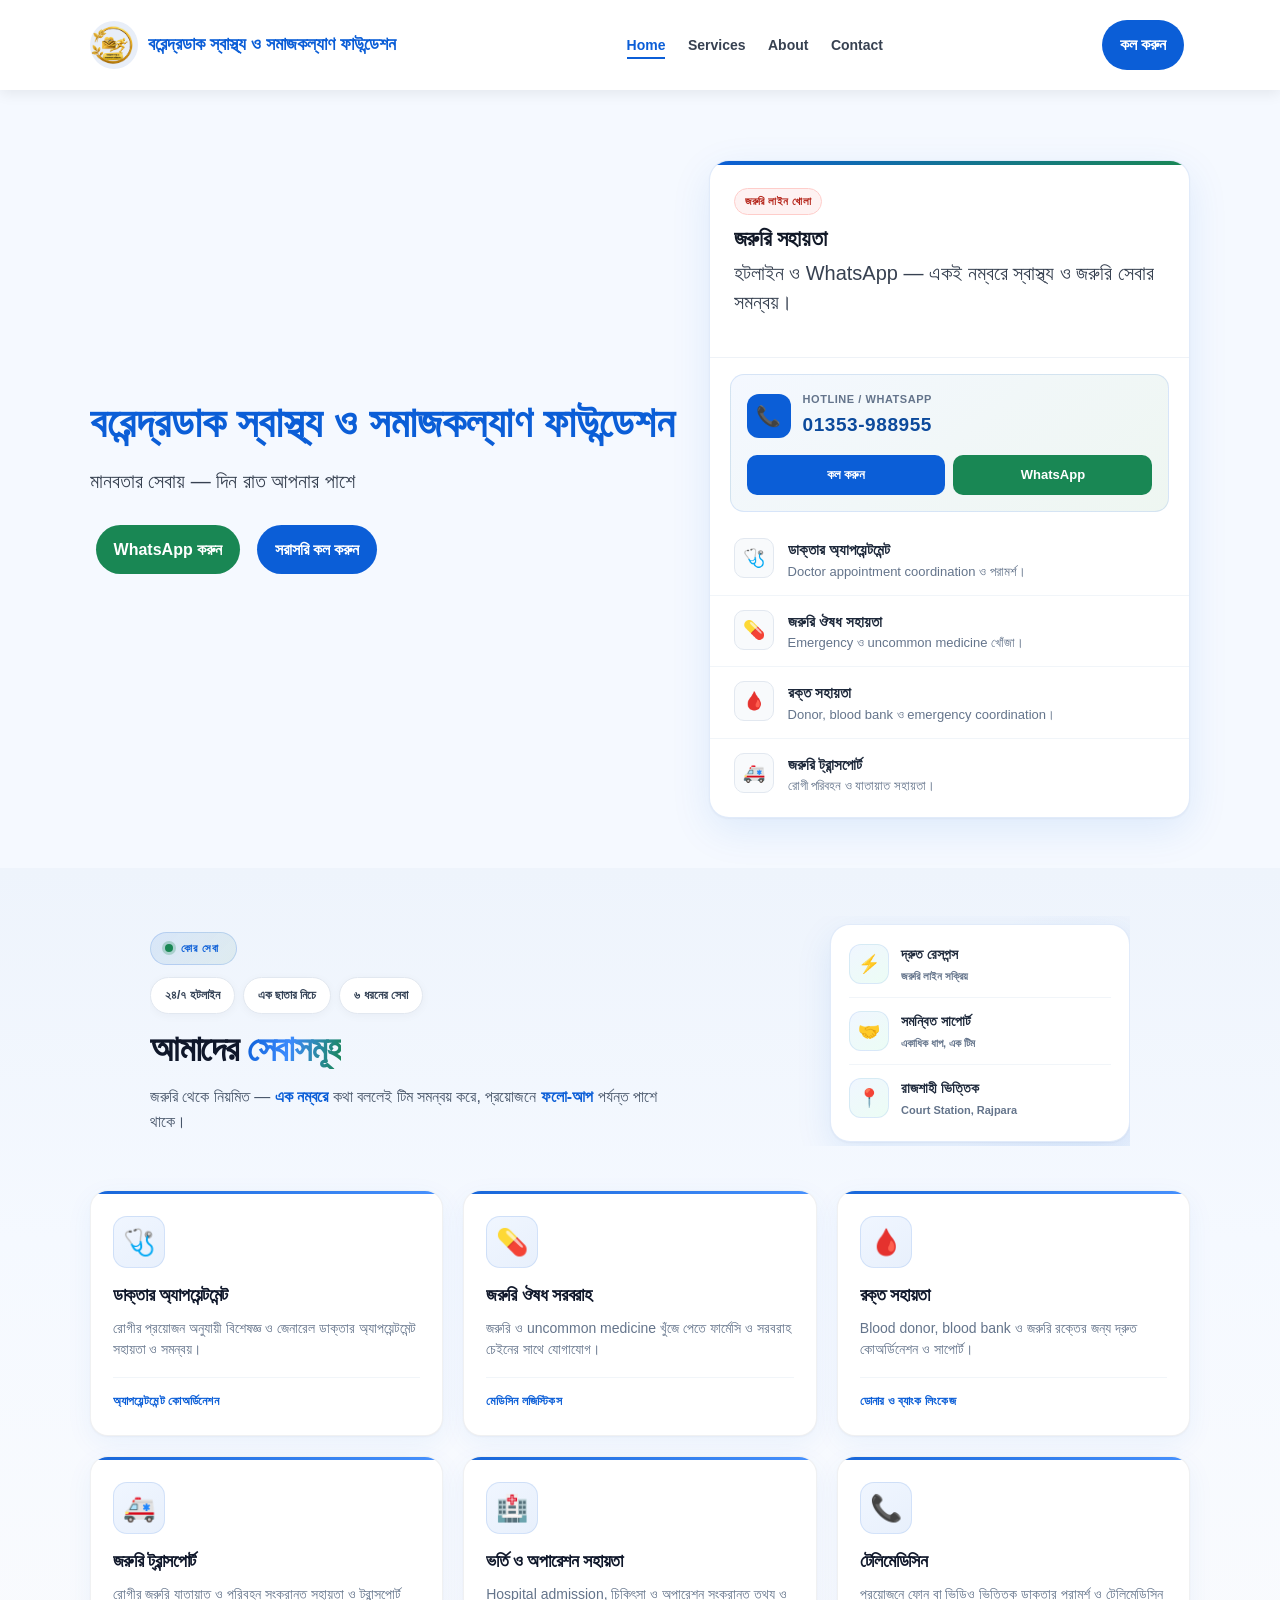
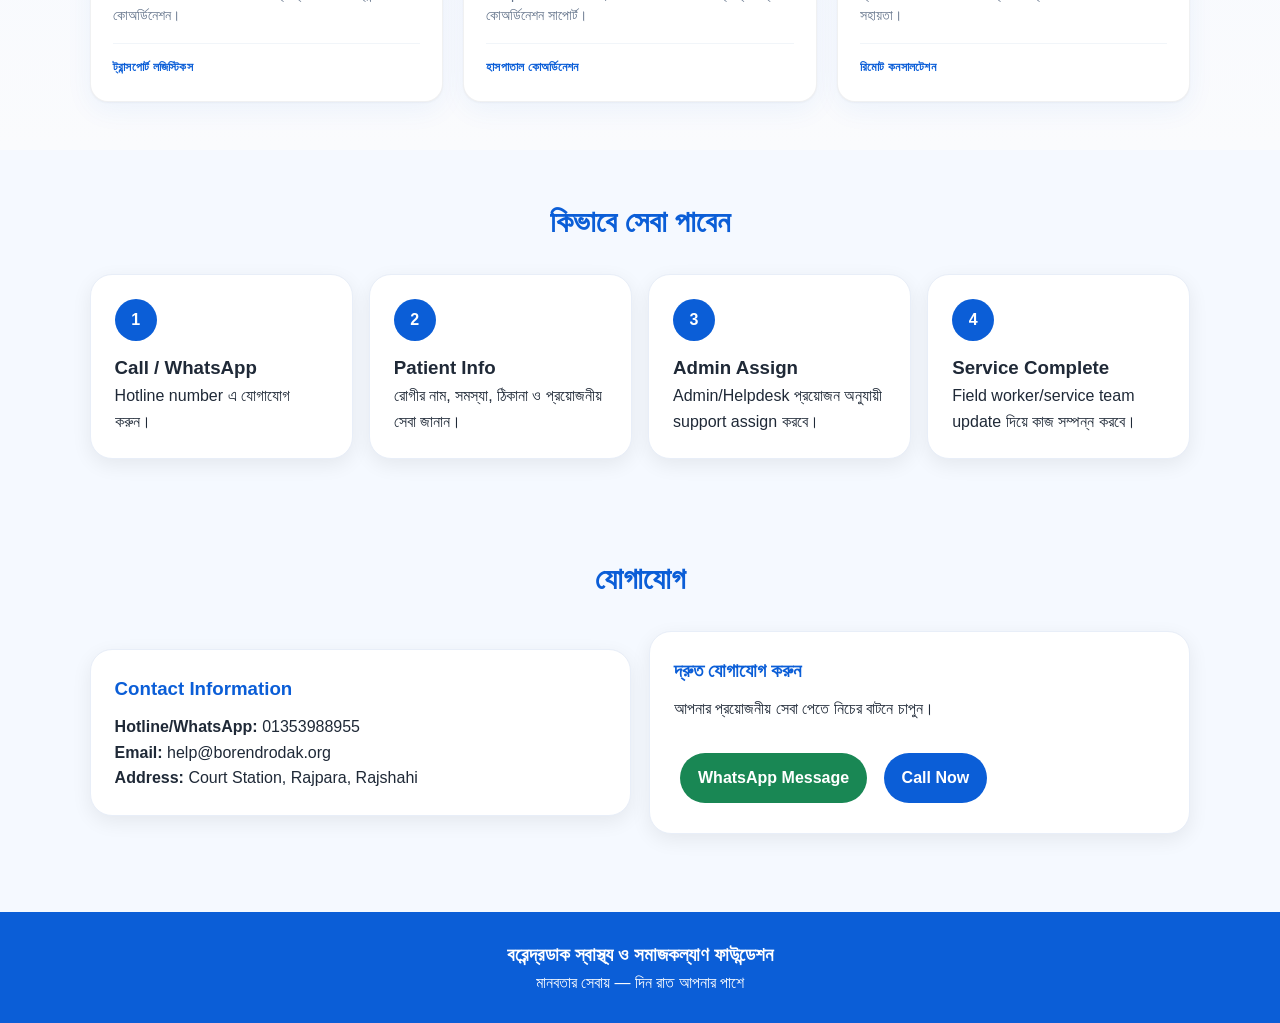
==== index.html @ 86e08451 "first upload" ====
<!DOCTYPE html><html lang="bn">
<head>
  <meta charset="UTF-8" />
  <meta name="viewport" content="width=device-width, initial-scale=1.0" />
  <title>বরেন্দ্রডাক স্বাস্থ্য ও সমাজকল্যাণ ফাউন্ডেশন</title>
  <style>
    * {
      margin: 0;
      padding: 0;
      box-sizing: border-box;
      font-family: Arial, 'Noto Sans Bengali', sans-serif;
    }body {
  background: #F5F9FF;
  color: #1f2937;
  line-height: 1.6;
}

.site-header {
  background: #ffffff;
  padding: 14px 7%;
  display: flex;
  justify-content: space-between;
  align-items: center;
  box-shadow: 0 3px 14px rgba(0,0,0,0.08);
  position: sticky;
  top: 0;
  z-index: 100;
  isolation: isolate;
}

main {
  position: relative;
  z-index: 0;
}

.brand {
  display: flex;
  align-items: center;
  gap: 10px;
}

.logo {
  width: 48px;
  height: 48px;
  border-radius: 50%;
  overflow: hidden;
  flex-shrink: 0;
  display: flex;
  align-items: center;
  justify-content: center;
  background: #e8eef8;
}

.logo img {
  width: 100%;
  height: 100%;
  object-fit: cover;
  display: block;
}

.brand h2 {
  font-size: 18px;
  color: #0B5ED7;
}

nav a {
  margin-left: 18px;
  text-decoration: none;
  color: #374151;
  font-weight: 600;
  font-size: 14px;
  padding-bottom: 4px;
  border-bottom: 2px solid transparent;
  transition: color 0.2s ease, border-color 0.2s ease;
}

nav a.active {
  color: #0B5ED7;
  border-bottom-color: #0B5ED7;
}

.call-btn, .primary-btn, .whatsapp-btn {
  display: inline-block;
  text-decoration: none;
  padding: 12px 18px;
  border-radius: 999px;
  font-weight: bold;
  margin: 6px;
}

.call-btn, .primary-btn {
  background: #0B5ED7;
  color: white;
}

.whatsapp-btn {
  background: #198754;
  color: white;
}

.hero {
  padding: 70px 7% 50px;
  display: grid;
  grid-template-columns: 1.1fr 0.9fr;
  gap: 30px;
  align-items: center;
}

.hero h1 {
  font-size: 42px;
  line-height: 1.25;
  color: #0B5ED7;
  margin-bottom: 15px;
}

.hero p {
  font-size: 20px;
  margin-bottom: 22px;
  color: #374151;
}

.hero-card {
  background: #ffffff;
  border-radius: 20px;
  padding: 0;
  overflow: hidden;
  border: 1px solid rgba(11, 94, 215, 0.12);
  box-shadow:
    0 1px 2px rgba(15, 23, 42, 0.04),
    0 12px 40px rgba(11, 94, 215, 0.1);
}

.hero-card::before {
  content: "";
  display: block;
  height: 4px;
  background: linear-gradient(90deg, #0b5ed7, #198754);
}

.hero-card-head {
  padding: 22px 24px 18px;
  border-bottom: 1px solid #eef2f7;
}

.hero-card-badge {
  display: inline-block;
  font-size: 11px;
  font-weight: 700;
  letter-spacing: 0.04em;
  text-transform: uppercase;
  color: #b42318;
  background: #fef2f2;
  border: 1px solid #fecdca;
  padding: 4px 10px;
  border-radius: 999px;
  margin-bottom: 10px;
}

.hero-card-head h3 {
  font-size: 22px;
  font-weight: 700;
  color: #111827;
  letter-spacing: -0.02em;
  line-height: 1.25;
  margin-bottom: 6px;
}

.hero-card-lead {
  font-size: 14px;
  color: #6b7280;
  line-height: 1.45;
  font-weight: 500;
}

.hero-card-cta {
  margin: 16px 20px 8px;
  padding: 16px;
  border-radius: 14px;
  background: linear-gradient(145deg, #f4f8ff 0%, #eef6f1 100%);
  border: 1px solid rgba(11, 94, 215, 0.12);
}

.hero-card-cta-top {
  display: flex;
  align-items: center;
  gap: 12px;
  margin-bottom: 14px;
}

.hero-card-hotline-icon {
  flex-shrink: 0;
  width: 44px;
  height: 44px;
  border-radius: 12px;
  background: #0b5ed7;
  color: #fff;
  display: flex;
  align-items: center;
  justify-content: center;
  font-size: 20px;
}

.hero-card-hotline-meta {
  display: flex;
  flex-direction: column;
  gap: 2px;
  min-width: 0;
}

.hero-card-hotline-label {
  font-size: 11px;
  font-weight: 700;
  color: #64748b;
  text-transform: uppercase;
  letter-spacing: 0.05em;
}

.hero-card-hotline-num {
  font-size: 19px;
  font-weight: 700;
  color: #0c4a9c;
  letter-spacing: 0.03em;
  font-variant-numeric: tabular-nums;
}

.hero-card-cta-btns {
  display: flex;
  flex-wrap: wrap;
  gap: 8px;
}

.hero-cta-btn {
  flex: 1;
  min-width: 108px;
  text-align: center;
  text-decoration: none;
  font-size: 13px;
  font-weight: 700;
  padding: 10px 14px;
  border-radius: 10px;
  color: #fff;
  background: #0b5ed7;
  border: none;
  transition: filter 0.15s ease, transform 0.12s ease;
}

.hero-cta-btn:hover {
  filter: brightness(1.06);
  transform: translateY(-1px);
}

.hero-cta-btn--wa {
  background: #198754;
}

.hero-card-list {
  list-style: none;
  padding: 4px 0 8px;
}

.hero-card-list li {
  display: flex;
  align-items: flex-start;
  gap: 14px;
  padding: 14px 24px;
  border-top: 1px solid #f1f5f9;
  transition: background 0.15s ease;
}

.hero-card-list li:first-of-type {
  border-top: none;
}

.hero-card-list li:hover {
  background: #fafbfc;
}

.hero-card-item-icon {
  flex-shrink: 0;
  width: 40px;
  height: 40px;
  border-radius: 10px;
  background: #f8fafc;
  border: 1px solid #e2e8f0;
  display: flex;
  align-items: center;
  justify-content: center;
  font-size: 18px;
  line-height: 1;
}

.hero-card-item-body {
  display: flex;
  flex-direction: column;
  gap: 2px;
  min-width: 0;
  padding-top: 2px;
}

.hero-card-item-title {
  font-size: 15px;
  font-weight: 600;
  color: #1e293b;
  line-height: 1.35;
}

.hero-card-item-desc {
  font-size: 13px;
  color: #64748b;
  line-height: 1.4;
}

section {
  padding: 48px 7%;
}

.section-title {
  text-align: center;
  font-size: 30px;
  color: #0B5ED7;
  margin-bottom: 28px;
}

.services-area {
  background: linear-gradient(180deg, #eef4fc 0%, #f5f9ff 42%, #fafbfd 100%);
  overflow-x: clip;
}

.services-area__header {
  position: relative;
  max-width: 980px;
  margin: 0 auto 44px;
  padding: 8px 0 4px;
  overflow: hidden;
}

.services-area__header::before {
  content: "";
  position: absolute;
  width: min(320px, 85vw);
  height: min(320px, 85vw);
  right: -12%;
  top: 55%;
  transform: translateY(-45%);
  background: radial-gradient(circle, rgba(11, 94, 215, 0.1) 0%, transparent 70%);
  pointer-events: none;
  z-index: 0;
}

.services-area__header-inner {
  position: relative;
  z-index: auto;
  display: grid;
  gap: 28px;
  align-items: center;
}

.services-area__header-text {
  text-align: center;
}

.services-area__header-top {
  display: flex;
  flex-direction: column;
  align-items: center;
  gap: 12px;
  margin-bottom: 14px;
}

.services-area__label {
  display: inline-flex;
  align-items: center;
  gap: 8px;
  font-size: 11px;
  font-weight: 700;
  letter-spacing: 0.1em;
  text-transform: uppercase;
  color: #0b5ed7;
  background: linear-gradient(135deg, rgba(11, 94, 215, 0.1), rgba(25, 135, 84, 0.08));
  border: 1px solid rgba(11, 94, 215, 0.18);
  padding: 7px 16px 7px 14px;
  border-radius: 999px;
}

.services-area__label-dot {
  width: 8px;
  height: 8px;
  border-radius: 50%;
  background: #198754;
  box-shadow: 0 0 0 3px rgba(25, 135, 84, 0.25);
  animation: services-pulse 2.2s ease-in-out infinite;
}

@keyframes services-pulse {
  0%, 100% {
    opacity: 1;
    transform: scale(1);
  }
  50% {
    opacity: 0.85;
    transform: scale(1.08);
  }
}

@media (prefers-reduced-motion: reduce) {
  .services-area__label-dot {
    animation: none;
  }
  .services-area__stack {
    animation: none !important;
  }
}

.services-area__pills {
  list-style: none;
  display: flex;
  flex-wrap: wrap;
  gap: 8px;
  justify-content: center;
}

.services-area__pills li {
  font-size: 12px;
  font-weight: 700;
  color: #334155;
  background: #ffffff;
  padding: 8px 14px;
  border-radius: 999px;
  border: 1px solid #e2e8f0;
  box-shadow: 0 2px 10px rgba(15, 23, 42, 0.04);
}

.services-area__title {
  font-size: clamp(26px, 4.5vw, 36px);
  font-weight: 800;
  color: #0f172a;
  letter-spacing: -0.035em;
  line-height: 1.15;
  margin-bottom: 14px;
}

.services-area__title-accent {
  background: linear-gradient(105deg, #0b5ed7 0%, #3d8bfd 45%, #198754 100%);
  -webkit-background-clip: text;
  background-clip: text;
  color: transparent;
}

.services-area__lead {
  font-size: 16px;
  color: #475569;
  line-height: 1.6;
  font-weight: 500;
  max-width: 34em;
  margin: 0 auto;
}

.services-area__lead strong {
  color: #0b5ed7;
  font-weight: 700;
}

.services-area__aside {
  position: relative;
}

.services-area__stack {
  margin: 0 auto;
  max-width: 300px;
  background: #ffffff;
  border-radius: 20px;
  padding: 6px 18px 10px;
  border: 1px solid rgba(11, 94, 215, 0.12);
  box-shadow:
    0 1px 2px rgba(15, 23, 42, 0.04),
    0 12px 36px rgba(11, 94, 215, 0.1);
  animation: services-stack-float 5s ease-in-out infinite;
}

@keyframes services-stack-float {
  0%, 100% {
    transform: translateY(0);
  }
  50% {
    transform: translateY(-5px);
  }
}

.services-area__stack-item {
  display: flex;
  align-items: center;
  gap: 12px;
  padding: 12px 0;
  border-bottom: 1px solid #f1f5f9;
  font-size: 14px;
  font-weight: 600;
  color: #1e293b;
}

.services-area__stack-item:last-child {
  border-bottom: none;
}

.services-area__stack-ico {
  width: 40px;
  height: 40px;
  border-radius: 12px;
  display: flex;
  align-items: center;
  justify-content: center;
  font-size: 18px;
  flex-shrink: 0;
  background: linear-gradient(145deg, #f0f6ff, #ecfdf5);
  border: 1px solid rgba(11, 94, 215, 0.1);
}

.services-area__stack-meta {
  font-size: 11px;
  font-weight: 600;
  color: #64748b;
  margin-top: 2px;
}

@media (min-width: 768px) {
  .services-area__header-inner {
    grid-template-columns: 1fr minmax(220px, 300px);
    gap: 32px;
  }

  .services-area__header-text {
    text-align: left;
  }

  .services-area__header-top {
    align-items: flex-start;
  }

  .services-area__pills {
    justify-content: flex-start;
  }

  .services-area__lead {
    margin: 0;
  }

  .services-area__stack {
    margin: 0;
    max-width: none;
  }
}

.services-area__grid {
  display: grid;
  grid-template-columns: repeat(3, 1fr);
  gap: 20px;
  align-items: stretch;
}

.service-tile {
  position: relative;
  background: #ffffff;
  border-radius: 18px;
  padding: 0;
  overflow: hidden;
  border: 1px solid rgba(15, 23, 42, 0.06);
  box-shadow:
    0 1px 2px rgba(15, 23, 42, 0.04),
    0 8px 28px rgba(11, 94, 215, 0.06);
  transition: box-shadow 0.22s ease, transform 0.22s ease, border-color 0.22s ease;
  display: flex;
  flex-direction: column;
  text-align: left;
}

.service-tile:hover {
  transform: translateY(-3px);
  border-color: rgba(11, 94, 215, 0.14);
  box-shadow:
    0 4px 12px rgba(15, 23, 42, 0.06),
    0 16px 40px rgba(11, 94, 215, 0.11);
}

.service-tile::before {
  content: "";
  height: 3px;
  display: block;
  background: linear-gradient(90deg, #0b5ed7, #3d8bfd);
  opacity: 0.95;
}

.service-tile__body {
  padding: 22px 22px 24px;
  flex: 1;
  display: flex;
  flex-direction: column;
}

.service-tile__icon-wrap {
  width: 52px;
  height: 52px;
  border-radius: 14px;
  background: linear-gradient(145deg, #f0f6ff, #e8f0fc);
  border: 1px solid rgba(11, 94, 215, 0.12);
  display: flex;
  align-items: center;
  justify-content: center;
  margin-bottom: 16px;
}

.service-tile__icon {
  font-size: 26px;
  line-height: 1;
}

.service-tile__name {
  font-size: 18px;
  font-weight: 700;
  color: #0f172a;
  letter-spacing: -0.02em;
  line-height: 1.3;
  margin-bottom: 10px;
}

.service-tile__desc {
  font-size: 14px;
  color: #64748b;
  line-height: 1.55;
  flex: 1;
}

.service-tile__foot {
  margin-top: 16px;
  padding-top: 14px;
  border-top: 1px solid #f1f5f9;
  font-size: 12px;
  font-weight: 600;
  color: #0b5ed7;
  letter-spacing: 0.02em;
}

.step-card, .contact-card {
  background: white;
  border-radius: 22px;
  padding: 24px;
  box-shadow: 0 6px 20px rgba(0,0,0,0.07);
  border: 1px solid #e8eef8;
}

.steps {
  display: grid;
  grid-template-columns: repeat(4, 1fr);
  gap: 16px;
}

.step-number {
  width: 42px;
  height: 42px;
  background: #0B5ED7;
  color: white;
  border-radius: 50%;
  display: flex;
  align-items: center;
  justify-content: center;
  font-weight: bold;
  margin-bottom: 12px;
}

.contact-box {
  display: grid;
  grid-template-columns: 1fr 1fr;
  gap: 18px;
  align-items: center;
}

.contact-card h3 {
  color: #0B5ED7;
  margin-bottom: 10px;
}

footer {
  background: #0B5ED7;
  color: white;
  text-align: center;
  padding: 28px 7%;
  margin-top: 30px;
}

@media (max-width: 900px) {
  nav { display: none; }
  .hero, .contact-box {
    grid-template-columns: 1fr;
  }
  .hero h1 {
    font-size: 32px;
  }
  .services-area__grid {
    grid-template-columns: repeat(2, 1fr);
  }
  .steps {
    grid-template-columns: repeat(2, 1fr);
  }
}

@media (max-width: 560px) {
  .site-header {
    padding: 12px 5%;
  }
  .brand h2 {
    font-size: 14px;
  }
  .hero {
    padding: 45px 5% 30px;
  }
  .hero h1 {
    font-size: 28px;
  }
  .hero p {
    font-size: 17px;
  }
  section {
    padding: 36px 5%;
  }
  .services-area__grid, .steps {
    grid-template-columns: 1fr;
  }
}

  </style>
</head>
<body>  <header class="site-header">
    <div class="brand">
      <div class="logo">
        <img src="logo.png" alt="বরেন্দ্রডাক স্বাস্থ্য ও সমাজকল্যাণ ফাউন্ডেশন" width="48" height="48" />
      </div>
      <h2>বরেন্দ্রডাক স্বাস্থ্য ও সমাজকল্যাণ ফাউন্ডেশন</h2>
    </div>
    <nav>
      <a href="#home">Home</a>
      <a href="#services">Services</a>
      <a href="#about">About</a>
      <a href="#contact">Contact</a>
    </nav>
    <a class="call-btn" href="tel:+8801353988955">কল করুন</a>
  </header>  <main>
    <section class="hero" id="home">
      <div>
        <h1>বরেন্দ্রডাক স্বাস্থ্য ও সমাজকল্যাণ ফাউন্ডেশন</h1>
        <p>মানবতার সেবায় — দিন রাত আপনার পাশে</p>
        <a class="whatsapp-btn" href="https://wa.me/8801353988955" target="_blank">WhatsApp করুন</a>
        <a class="primary-btn" href="tel:+8801353988955">সরাসরি কল করুন</a>
      </div>
      <div class="hero-card">
        <div class="hero-card-head">
          <span class="hero-card-badge">জরুরি লাইন খোলা</span>
          <h3>জরুরি সহায়তা</h3>
          <p class="hero-card-lead">হটলাইন ও WhatsApp — একই নম্বরে স্বাস্থ্য ও জরুরি সেবার সমন্বয়।</p>
        </div>
        <div class="hero-card-cta">
          <div class="hero-card-cta-top">
            <span class="hero-card-hotline-icon" aria-hidden="true">📞</span>
            <div class="hero-card-hotline-meta">
              <span class="hero-card-hotline-label">Hotline / WhatsApp</span>
              <span class="hero-card-hotline-num">01353-988955</span>
            </div>
          </div>
          <div class="hero-card-cta-btns">
            <a class="hero-cta-btn" href="tel:+8801353988955">কল করুন</a>
            <a class="hero-cta-btn hero-cta-btn--wa" href="https://wa.me/8801353988955" target="_blank" rel="noopener noreferrer">WhatsApp</a>
          </div>
        </div>
        <ul class="hero-card-list">
          <li>
            <span class="hero-card-item-icon" aria-hidden="true">🩺</span>
            <div class="hero-card-item-body">
              <span class="hero-card-item-title">ডাক্তার অ্যাপয়েন্টমেন্ট</span>
              <span class="hero-card-item-desc">Doctor appointment coordination ও পরামর্শ।</span>
            </div>
          </li>
          <li>
            <span class="hero-card-item-icon" aria-hidden="true">💊</span>
            <div class="hero-card-item-body">
              <span class="hero-card-item-title">জরুরি ঔষধ সহায়তা</span>
              <span class="hero-card-item-desc">Emergency ও uncommon medicine খোঁজা।</span>
            </div>
          </li>
          <li>
            <span class="hero-card-item-icon" aria-hidden="true">🩸</span>
            <div class="hero-card-item-body">
              <span class="hero-card-item-title">রক্ত সহায়তা</span>
              <span class="hero-card-item-desc">Donor, blood bank ও emergency coordination।</span>
            </div>
          </li>
          <li>
            <span class="hero-card-item-icon" aria-hidden="true">🚑</span>
            <div class="hero-card-item-body">
              <span class="hero-card-item-title">জরুরি ট্রান্সপোর্ট</span>
              <span class="hero-card-item-desc">রোগী পরিবহন ও যাতায়াত সহায়তা।</span>
            </div>
          </li>
        </ul>
      </div>
</section>

<section id="services" class="services-area">
  <header class="services-area__header">
    <div class="services-area__header-inner">
      <div class="services-area__header-text">
        <div class="services-area__header-top">
          <span class="services-area__label"><span class="services-area__label-dot" aria-hidden="true"></span> কোর সেবা</span>
          <ul class="services-area__pills" aria-label="সংক্ষেপে">
            <li>২৪/৭ হটলাইন</li>
            <li>এক ছাতার নিচে</li>
            <li>৬ ধরনের সেবা</li>
          </ul>
        </div>
        <h2 class="services-area__title">আমাদের <span class="services-area__title-accent">সেবাসমূহ</span></h2>
        <p class="services-area__lead">জরুরি থেকে নিয়মিত — <strong>এক নম্বরে</strong> কথা বললেই টিম সমন্বয় করে, প্রয়োজনে <strong>ফলো-আপ</strong> পর্যন্ত পাশে থাকে।</p>
      </div>
      <aside class="services-area__aside" aria-label="কেন আমাদের সাথে">
        <div class="services-area__stack">
          <div class="services-area__stack-item">
            <span class="services-area__stack-ico" aria-hidden="true">⚡</span>
            <div>
              <div>দ্রুত রেসপন্স</div>
              <div class="services-area__stack-meta">জরুরি লাইন সক্রিয়</div>
            </div>
          </div>
          <div class="services-area__stack-item">
            <span class="services-area__stack-ico" aria-hidden="true">🤝</span>
            <div>
              <div>সমন্বিত সাপোর্ট</div>
              <div class="services-area__stack-meta">একাধিক ধাপ, এক টিম</div>
            </div>
          </div>
          <div class="services-area__stack-item">
            <span class="services-area__stack-ico" aria-hidden="true">📍</span>
            <div>
              <div>রাজশাহী ভিত্তিক</div>
              <div class="services-area__stack-meta">Court Station, Rajpara</div>
            </div>
          </div>
        </div>
      </aside>
    </div>
  </header>
  <div class="services-area__grid">
    <article class="service-tile">
      <div class="service-tile__body">
        <div class="service-tile__icon-wrap" aria-hidden="true"><span class="service-tile__icon">🩺</span></div>
        <h3 class="service-tile__name">ডাক্তার অ্যাপয়েন্টমেন্ট</h3>
        <p class="service-tile__desc">রোগীর প্রয়োজন অনুযায়ী বিশেষজ্ঞ ও জেনারেল ডাক্তার অ্যাপয়েন্টমেন্ট সহায়তা ও সমন্বয়।</p>
        <div class="service-tile__foot">অ্যাপয়েন্টমেন্ট কোঅর্ডিনেশন</div>
      </div>
    </article>
    <article class="service-tile">
      <div class="service-tile__body">
        <div class="service-tile__icon-wrap" aria-hidden="true"><span class="service-tile__icon">💊</span></div>
        <h3 class="service-tile__name">জরুরি ঔষধ সরবরাহ</h3>
        <p class="service-tile__desc">জরুরি ও uncommon medicine খুঁজে পেতে ফার্মেসি ও সরবরাহ চেইনের সাথে যোগাযোগ।</p>
        <div class="service-tile__foot">মেডিসিন লজিস্টিকস</div>
      </div>
    </article>
    <article class="service-tile">
      <div class="service-tile__body">
        <div class="service-tile__icon-wrap" aria-hidden="true"><span class="service-tile__icon">🩸</span></div>
        <h3 class="service-tile__name">রক্ত সহায়তা</h3>
        <p class="service-tile__desc">Blood donor, blood bank ও জরুরি রক্তের জন্য দ্রুত কোঅর্ডিনেশন ও সাপোর্ট।</p>
        <div class="service-tile__foot">ডোনার ও ব্যাংক লিংকেজ</div>
      </div>
    </article>
    <article class="service-tile">
      <div class="service-tile__body">
        <div class="service-tile__icon-wrap" aria-hidden="true"><span class="service-tile__icon">🚑</span></div>
        <h3 class="service-tile__name">জরুরি ট্রান্সপোর্ট</h3>
        <p class="service-tile__desc">রোগীর জরুরি যাতায়াত ও পরিবহন সংক্রান্ত সহায়তা ও ট্রান্সপোর্ট কোঅর্ডিনেশন।</p>
        <div class="service-tile__foot">ট্রান্সপোর্ট লজিস্টিকস</div>
      </div>
    </article>
    <article class="service-tile">
      <div class="service-tile__body">
        <div class="service-tile__icon-wrap" aria-hidden="true"><span class="service-tile__icon">🏥</span></div>
        <h3 class="service-tile__name">ভর্তি ও অপারেশন সহায়তা</h3>
        <p class="service-tile__desc">Hospital admission, চিকিৎসা ও অপারেশন সংক্রান্ত তথ্য ও কোঅর্ডিনেশন সাপোর্ট।</p>
        <div class="service-tile__foot">হাসপাতাল কোঅর্ডিনেশন</div>
      </div>
    </article>
    <article class="service-tile">
      <div class="service-tile__body">
        <div class="service-tile__icon-wrap" aria-hidden="true"><span class="service-tile__icon">📞</span></div>
        <h3 class="service-tile__name">টেলিমেডিসিন</h3>
        <p class="service-tile__desc">প্রয়োজনে ফোন বা ভিডিও ভিত্তিক ডাক্তার পরামর্শ ও টেলিমেডিসিন সহায়তা।</p>
        <div class="service-tile__foot">রিমোট কনসালটেশন</div>
      </div>
    </article>
  </div>
</section>

<section id="about">
  <h2 class="section-title">কিভাবে সেবা পাবেন</h2>
  <div class="steps">
    <div class="step-card">
      <div class="step-number">1</div>
      <h3>Call / WhatsApp</h3>
      <p>Hotline number এ যোগাযোগ করুন।</p>
    </div>
    <div class="step-card">
      <div class="step-number">2</div>
      <h3>Patient Info</h3>
      <p>রোগীর নাম, সমস্যা, ঠিকানা ও প্রয়োজনীয় সেবা জানান।</p>
    </div>
    <div class="step-card">
      <div class="step-number">3</div>
      <h3>Admin Assign</h3>
      <p>Admin/Helpdesk প্রয়োজন অনুযায়ী support assign করবে।</p>
    </div>
    <div class="step-card">
      <div class="step-number">4</div>
      <h3>Service Complete</h3>
      <p>Field worker/service team update দিয়ে কাজ সম্পন্ন করবে।</p>
    </div>
  </div>
</section>

<section id="contact">
  <h2 class="section-title">যোগাযোগ</h2>
  <div class="contact-box">
    <div class="contact-card">
      <h3>Contact Information</h3>
      <p><strong>Hotline/WhatsApp:</strong> 01353988955</p>
      <p><strong>Email:</strong> help@borendrodak.org</p>
      <p><strong>Address:</strong> Court Station, Rajpara, Rajshahi</p>
    </div>
    <div class="contact-card">
      <h3>দ্রুত যোগাযোগ করুন</h3>
      <p>আপনার প্রয়োজনীয় সেবা পেতে নিচের বাটনে চাপুন।</p>
      <br />
      <a class="whatsapp-btn" href="https://wa.me/8801353988955" target="_blank">WhatsApp Message</a>
      <a class="primary-btn" href="tel:+8801353988955">Call Now</a>
    </div>
  </div>
</section>

  </main>  <footer>
    <h3>বরেন্দ্রডাক স্বাস্থ্য ও সমাজকল্যাণ ফাউন্ডেশন</h3>
    <p>মানবতার সেবায় — দিন রাত আপনার পাশে</p>
  </footer>
  <script>
    (function () {
      var nav = document.querySelector(".site-header nav");
      if (!nav) return;
      var links = nav.querySelectorAll('a[href^="#"]');
      var sections = document.querySelectorAll("main > section[id]");

      function activeId() {
        var header = document.querySelector(".site-header");
        var line = header ? header.getBoundingClientRect().bottom + 4 : 96;
        var id = sections[0] ? sections[0].id : "home";
        sections.forEach(function (sec) {
          if (sec.getBoundingClientRect().top <= line) id = sec.id;
        });
        return id;
      }

      function syncNav() {
        var id = activeId();
        links.forEach(function (a) {
          var href = a.getAttribute("href");
          a.classList.toggle("active", href === "#" + id);
        });
      }

      links.forEach(function (a) {
        a.addEventListener("click", function () {
          var href = a.getAttribute("href");
          if (!href || href.charAt(0) !== "#") return;
          window.requestAnimationFrame(function () {
            window.setTimeout(syncNav, 0);
          });
        });
      });

      window.addEventListener("scroll", syncNav, { passive: true });
      window.addEventListener("resize", syncNav);
      window.addEventListener("hashchange", syncNav);
      syncNav();
    })();
  </script>
</body>
</html>
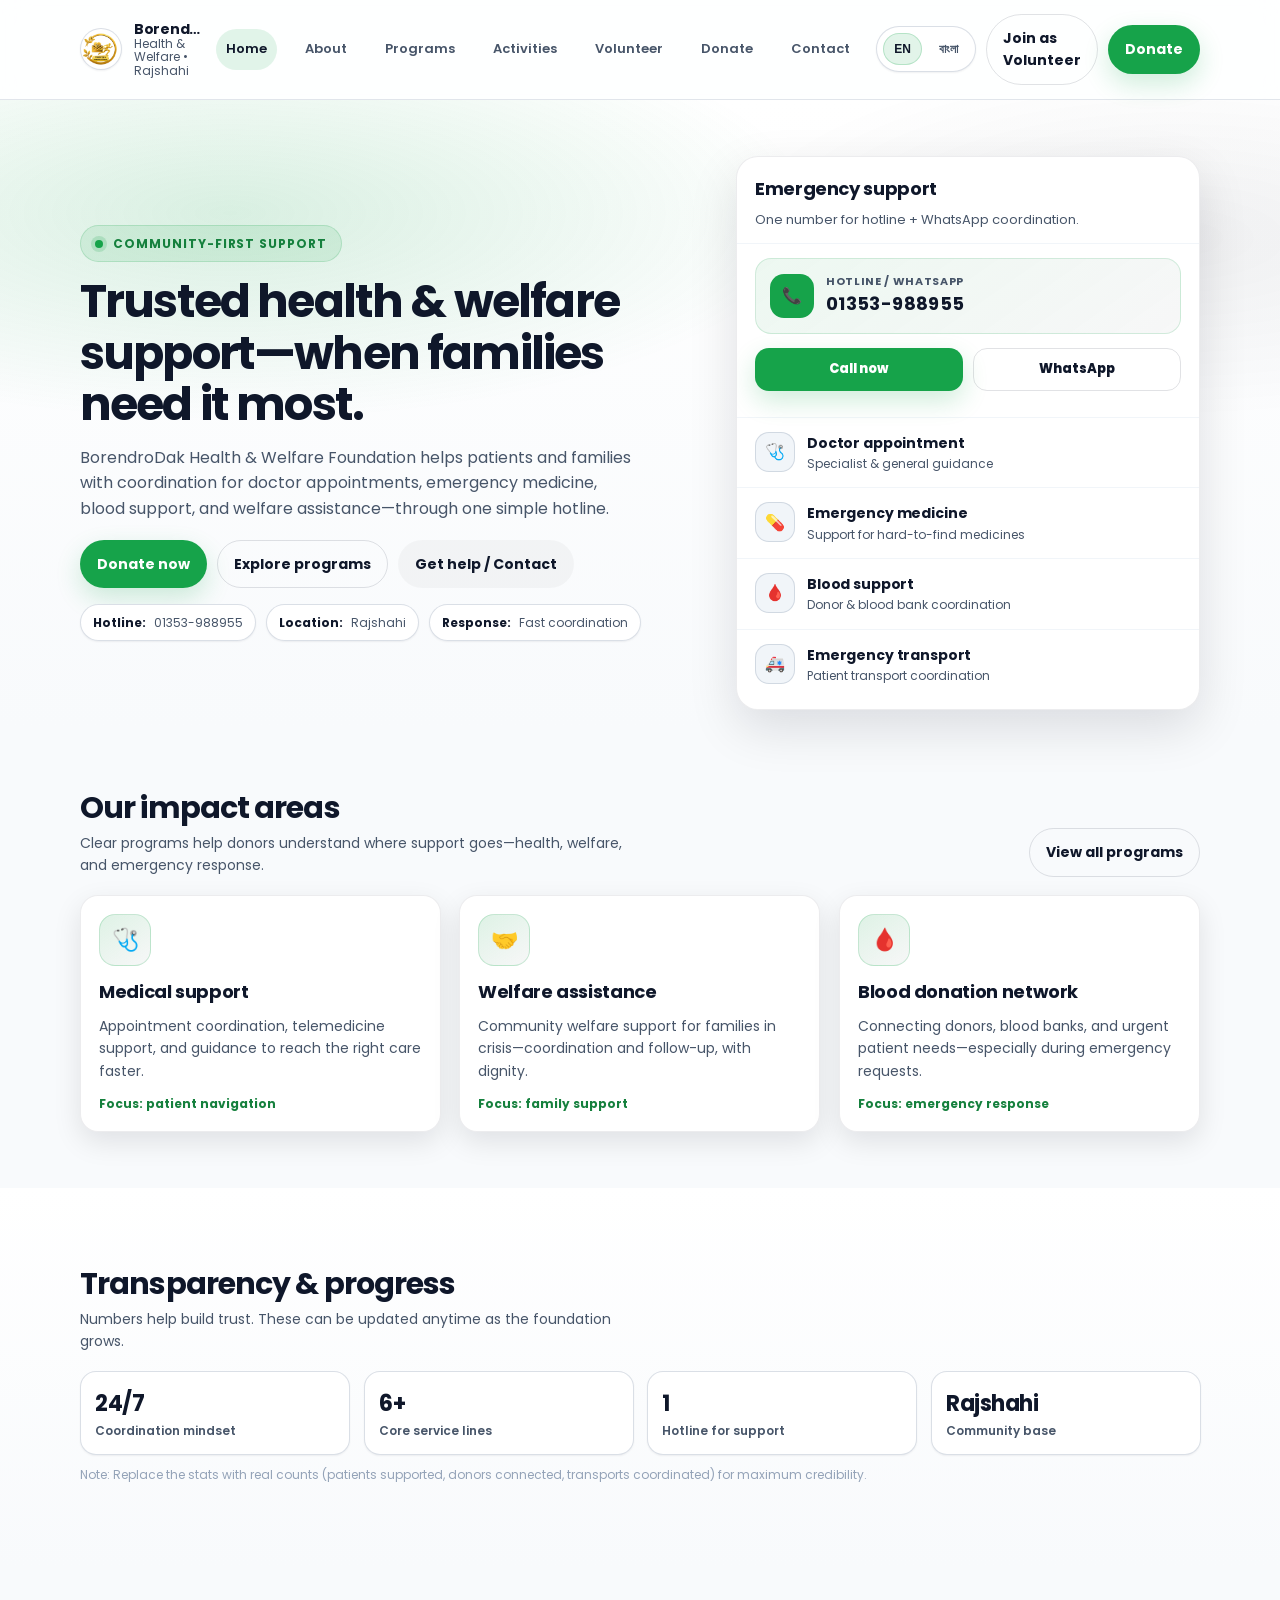
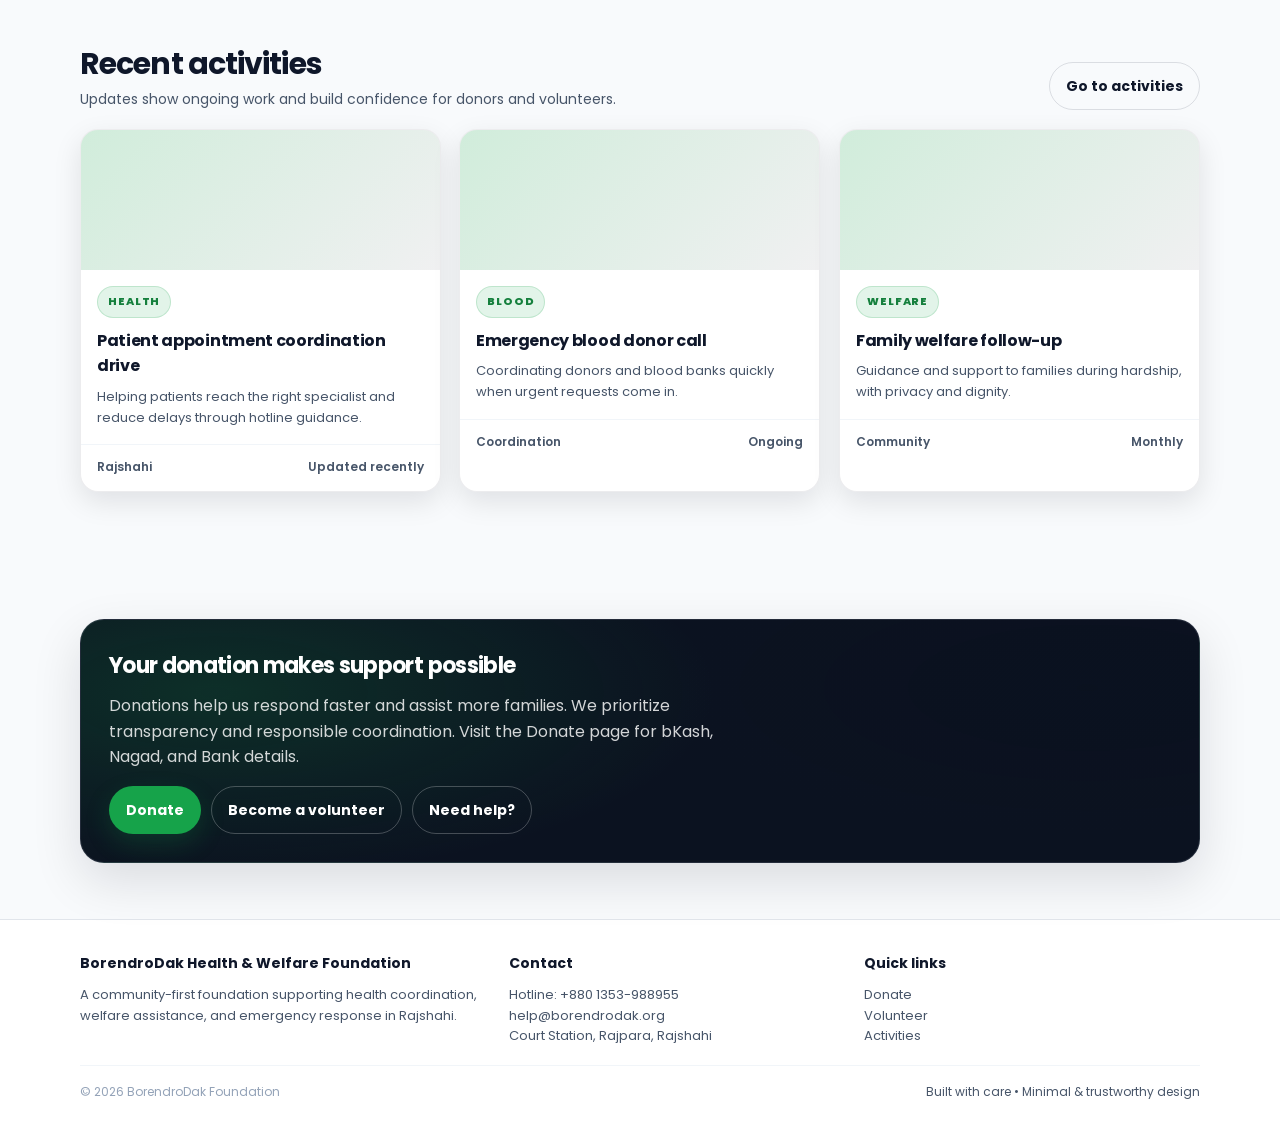
==== commit dd2df7f2: "updated homepage design" ====
--- a/index.html
+++ b/index.html
@@ -1,989 +1,291 @@
-<!DOCTYPE html><html lang="bn">
+<!doctype html>
+<html lang="en">
 <head>
   <meta charset="UTF-8" />
   <meta name="viewport" content="width=device-width, initial-scale=1.0" />
-  <title>বরেন্দ্রডাক স্বাস্থ্য ও সমাজকল্যাণ ফাউন্ডেশন</title>
-  <style>
-    * {
-      margin: 0;
-      padding: 0;
-      box-sizing: border-box;
-      font-family: Arial, 'Noto Sans Bengali', sans-serif;
-    }body {
-  background: #F5F9FF;
-  color: #1f2937;
-  line-height: 1.6;
-}
-
-.site-header {
-  background: #ffffff;
-  padding: 14px 7%;
-  display: flex;
-  justify-content: space-between;
-  align-items: center;
-  box-shadow: 0 3px 14px rgba(0,0,0,0.08);
-  position: sticky;
-  top: 0;
-  z-index: 100;
-  isolation: isolate;
-}
-
-main {
-  position: relative;
-  z-index: 0;
-}
-
-.brand {
-  display: flex;
-  align-items: center;
-  gap: 10px;
-}
-
-.logo {
-  width: 48px;
-  height: 48px;
-  border-radius: 50%;
-  overflow: hidden;
-  flex-shrink: 0;
-  display: flex;
-  align-items: center;
-  justify-content: center;
-  background: #e8eef8;
-}
-
-.logo img {
-  width: 100%;
-  height: 100%;
-  object-fit: cover;
-  display: block;
-}
-
-.brand h2 {
-  font-size: 18px;
-  color: #0B5ED7;
-}
-
-nav a {
-  margin-left: 18px;
-  text-decoration: none;
-  color: #374151;
-  font-weight: 600;
-  font-size: 14px;
-  padding-bottom: 4px;
-  border-bottom: 2px solid transparent;
-  transition: color 0.2s ease, border-color 0.2s ease;
-}
-
-nav a.active {
-  color: #0B5ED7;
-  border-bottom-color: #0B5ED7;
-}
-
-.call-btn, .primary-btn, .whatsapp-btn {
-  display: inline-block;
-  text-decoration: none;
-  padding: 12px 18px;
-  border-radius: 999px;
-  font-weight: bold;
-  margin: 6px;
-}
-
-.call-btn, .primary-btn {
-  background: #0B5ED7;
-  color: white;
-}
-
-.whatsapp-btn {
-  background: #198754;
-  color: white;
-}
-
-.hero {
-  padding: 70px 7% 50px;
-  display: grid;
-  grid-template-columns: 1.1fr 0.9fr;
-  gap: 30px;
-  align-items: center;
-}
-
-.hero h1 {
-  font-size: 42px;
-  line-height: 1.25;
-  color: #0B5ED7;
-  margin-bottom: 15px;
-}
-
-.hero p {
-  font-size: 20px;
-  margin-bottom: 22px;
-  color: #374151;
-}
-
-.hero-card {
-  background: #ffffff;
-  border-radius: 20px;
-  padding: 0;
-  overflow: hidden;
-  border: 1px solid rgba(11, 94, 215, 0.12);
-  box-shadow:
-    0 1px 2px rgba(15, 23, 42, 0.04),
-    0 12px 40px rgba(11, 94, 215, 0.1);
-}
-
-.hero-card::before {
-  content: "";
-  display: block;
-  height: 4px;
-  background: linear-gradient(90deg, #0b5ed7, #198754);
-}
-
-.hero-card-head {
-  padding: 22px 24px 18px;
-  border-bottom: 1px solid #eef2f7;
-}
-
-.hero-card-badge {
-  display: inline-block;
-  font-size: 11px;
-  font-weight: 700;
-  letter-spacing: 0.04em;
-  text-transform: uppercase;
-  color: #b42318;
-  background: #fef2f2;
-  border: 1px solid #fecdca;
-  padding: 4px 10px;
-  border-radius: 999px;
-  margin-bottom: 10px;
-}
-
-.hero-card-head h3 {
-  font-size: 22px;
-  font-weight: 700;
-  color: #111827;
-  letter-spacing: -0.02em;
-  line-height: 1.25;
-  margin-bottom: 6px;
-}
-
-.hero-card-lead {
-  font-size: 14px;
-  color: #6b7280;
-  line-height: 1.45;
-  font-weight: 500;
-}
-
-.hero-card-cta {
-  margin: 16px 20px 8px;
-  padding: 16px;
-  border-radius: 14px;
-  background: linear-gradient(145deg, #f4f8ff 0%, #eef6f1 100%);
-  border: 1px solid rgba(11, 94, 215, 0.12);
-}
-
-.hero-card-cta-top {
-  display: flex;
-  align-items: center;
-  gap: 12px;
-  margin-bottom: 14px;
-}
-
-.hero-card-hotline-icon {
-  flex-shrink: 0;
-  width: 44px;
-  height: 44px;
-  border-radius: 12px;
-  background: #0b5ed7;
-  color: #fff;
-  display: flex;
-  align-items: center;
-  justify-content: center;
-  font-size: 20px;
-}
-
-.hero-card-hotline-meta {
-  display: flex;
-  flex-direction: column;
-  gap: 2px;
-  min-width: 0;
-}
-
-.hero-card-hotline-label {
-  font-size: 11px;
-  font-weight: 700;
-  color: #64748b;
-  text-transform: uppercase;
-  letter-spacing: 0.05em;
-}
-
-.hero-card-hotline-num {
-  font-size: 19px;
-  font-weight: 700;
-  color: #0c4a9c;
-  letter-spacing: 0.03em;
-  font-variant-numeric: tabular-nums;
-}
-
-.hero-card-cta-btns {
-  display: flex;
-  flex-wrap: wrap;
-  gap: 8px;
-}
-
-.hero-cta-btn {
-  flex: 1;
-  min-width: 108px;
-  text-align: center;
-  text-decoration: none;
-  font-size: 13px;
-  font-weight: 700;
-  padding: 10px 14px;
-  border-radius: 10px;
-  color: #fff;
-  background: #0b5ed7;
-  border: none;
-  transition: filter 0.15s ease, transform 0.12s ease;
-}
-
-.hero-cta-btn:hover {
-  filter: brightness(1.06);
-  transform: translateY(-1px);
-}
-
-.hero-cta-btn--wa {
-  background: #198754;
-}
-
-.hero-card-list {
-  list-style: none;
-  padding: 4px 0 8px;
-}
-
-.hero-card-list li {
-  display: flex;
-  align-items: flex-start;
-  gap: 14px;
-  padding: 14px 24px;
-  border-top: 1px solid #f1f5f9;
-  transition: background 0.15s ease;
-}
-
-.hero-card-list li:first-of-type {
-  border-top: none;
-}
-
-.hero-card-list li:hover {
-  background: #fafbfc;
-}
-
-.hero-card-item-icon {
-  flex-shrink: 0;
-  width: 40px;
-  height: 40px;
-  border-radius: 10px;
-  background: #f8fafc;
-  border: 1px solid #e2e8f0;
-  display: flex;
-  align-items: center;
-  justify-content: center;
-  font-size: 18px;
-  line-height: 1;
-}
-
-.hero-card-item-body {
-  display: flex;
-  flex-direction: column;
-  gap: 2px;
-  min-width: 0;
-  padding-top: 2px;
-}
-
-.hero-card-item-title {
-  font-size: 15px;
-  font-weight: 600;
-  color: #1e293b;
-  line-height: 1.35;
-}
-
-.hero-card-item-desc {
-  font-size: 13px;
-  color: #64748b;
-  line-height: 1.4;
-}
-
-section {
-  padding: 48px 7%;
-}
-
-.section-title {
-  text-align: center;
-  font-size: 30px;
-  color: #0B5ED7;
-  margin-bottom: 28px;
-}
-
-.services-area {
-  background: linear-gradient(180deg, #eef4fc 0%, #f5f9ff 42%, #fafbfd 100%);
-  overflow-x: clip;
-}
-
-.services-area__header {
-  position: relative;
-  max-width: 980px;
-  margin: 0 auto 44px;
-  padding: 8px 0 4px;
-  overflow: hidden;
-}
-
-.services-area__header::before {
-  content: "";
-  position: absolute;
-  width: min(320px, 85vw);
-  height: min(320px, 85vw);
-  right: -12%;
-  top: 55%;
-  transform: translateY(-45%);
-  background: radial-gradient(circle, rgba(11, 94, 215, 0.1) 0%, transparent 70%);
-  pointer-events: none;
-  z-index: 0;
-}
-
-.services-area__header-inner {
-  position: relative;
-  z-index: auto;
-  display: grid;
-  gap: 28px;
-  align-items: center;
-}
-
-.services-area__header-text {
-  text-align: center;
-}
-
-.services-area__header-top {
-  display: flex;
-  flex-direction: column;
-  align-items: center;
-  gap: 12px;
-  margin-bottom: 14px;
-}
-
-.services-area__label {
-  display: inline-flex;
-  align-items: center;
-  gap: 8px;
-  font-size: 11px;
-  font-weight: 700;
-  letter-spacing: 0.1em;
-  text-transform: uppercase;
-  color: #0b5ed7;
-  background: linear-gradient(135deg, rgba(11, 94, 215, 0.1), rgba(25, 135, 84, 0.08));
-  border: 1px solid rgba(11, 94, 215, 0.18);
-  padding: 7px 16px 7px 14px;
-  border-radius: 999px;
-}
-
-.services-area__label-dot {
-  width: 8px;
-  height: 8px;
-  border-radius: 50%;
-  background: #198754;
-  box-shadow: 0 0 0 3px rgba(25, 135, 84, 0.25);
-  animation: services-pulse 2.2s ease-in-out infinite;
-}
-
-@keyframes services-pulse {
-  0%, 100% {
-    opacity: 1;
-    transform: scale(1);
-  }
-  50% {
-    opacity: 0.85;
-    transform: scale(1.08);
-  }
-}
-
-@media (prefers-reduced-motion: reduce) {
-  .services-area__label-dot {
-    animation: none;
-  }
-  .services-area__stack {
-    animation: none !important;
-  }
-}
-
-.services-area__pills {
-  list-style: none;
-  display: flex;
-  flex-wrap: wrap;
-  gap: 8px;
-  justify-content: center;
-}
-
-.services-area__pills li {
-  font-size: 12px;
-  font-weight: 700;
-  color: #334155;
-  background: #ffffff;
-  padding: 8px 14px;
-  border-radius: 999px;
-  border: 1px solid #e2e8f0;
-  box-shadow: 0 2px 10px rgba(15, 23, 42, 0.04);
-}
-
-.services-area__title {
-  font-size: clamp(26px, 4.5vw, 36px);
-  font-weight: 800;
-  color: #0f172a;
-  letter-spacing: -0.035em;
-  line-height: 1.15;
-  margin-bottom: 14px;
-}
-
-.services-area__title-accent {
-  background: linear-gradient(105deg, #0b5ed7 0%, #3d8bfd 45%, #198754 100%);
-  -webkit-background-clip: text;
-  background-clip: text;
-  color: transparent;
-}
-
-.services-area__lead {
-  font-size: 16px;
-  color: #475569;
-  line-height: 1.6;
-  font-weight: 500;
-  max-width: 34em;
-  margin: 0 auto;
-}
-
-.services-area__lead strong {
-  color: #0b5ed7;
-  font-weight: 700;
-}
-
-.services-area__aside {
-  position: relative;
-}
-
-.services-area__stack {
-  margin: 0 auto;
-  max-width: 300px;
-  background: #ffffff;
-  border-radius: 20px;
-  padding: 6px 18px 10px;
-  border: 1px solid rgba(11, 94, 215, 0.12);
-  box-shadow:
-    0 1px 2px rgba(15, 23, 42, 0.04),
-    0 12px 36px rgba(11, 94, 215, 0.1);
-  animation: services-stack-float 5s ease-in-out infinite;
-}
-
-@keyframes services-stack-float {
-  0%, 100% {
-    transform: translateY(0);
-  }
-  50% {
-    transform: translateY(-5px);
-  }
-}
-
-.services-area__stack-item {
-  display: flex;
-  align-items: center;
-  gap: 12px;
-  padding: 12px 0;
-  border-bottom: 1px solid #f1f5f9;
-  font-size: 14px;
-  font-weight: 600;
-  color: #1e293b;
-}
-
-.services-area__stack-item:last-child {
-  border-bottom: none;
-}
-
-.services-area__stack-ico {
-  width: 40px;
-  height: 40px;
-  border-radius: 12px;
-  display: flex;
-  align-items: center;
-  justify-content: center;
-  font-size: 18px;
-  flex-shrink: 0;
-  background: linear-gradient(145deg, #f0f6ff, #ecfdf5);
-  border: 1px solid rgba(11, 94, 215, 0.1);
-}
-
-.services-area__stack-meta {
-  font-size: 11px;
-  font-weight: 600;
-  color: #64748b;
-  margin-top: 2px;
-}
-
-@media (min-width: 768px) {
-  .services-area__header-inner {
-    grid-template-columns: 1fr minmax(220px, 300px);
-    gap: 32px;
-  }
-
-  .services-area__header-text {
-    text-align: left;
-  }
-
-  .services-area__header-top {
-    align-items: flex-start;
-  }
-
-  .services-area__pills {
-    justify-content: flex-start;
-  }
-
-  .services-area__lead {
-    margin: 0;
-  }
-
-  .services-area__stack {
-    margin: 0;
-    max-width: none;
-  }
-}
-
-.services-area__grid {
-  display: grid;
-  grid-template-columns: repeat(3, 1fr);
-  gap: 20px;
-  align-items: stretch;
-}
-
-.service-tile {
-  position: relative;
-  background: #ffffff;
-  border-radius: 18px;
-  padding: 0;
-  overflow: hidden;
-  border: 1px solid rgba(15, 23, 42, 0.06);
-  box-shadow:
-    0 1px 2px rgba(15, 23, 42, 0.04),
-    0 8px 28px rgba(11, 94, 215, 0.06);
-  transition: box-shadow 0.22s ease, transform 0.22s ease, border-color 0.22s ease;
-  display: flex;
-  flex-direction: column;
-  text-align: left;
-}
-
-.service-tile:hover {
-  transform: translateY(-3px);
-  border-color: rgba(11, 94, 215, 0.14);
-  box-shadow:
-    0 4px 12px rgba(15, 23, 42, 0.06),
-    0 16px 40px rgba(11, 94, 215, 0.11);
-}
-
-.service-tile::before {
-  content: "";
-  height: 3px;
-  display: block;
-  background: linear-gradient(90deg, #0b5ed7, #3d8bfd);
-  opacity: 0.95;
-}
-
-.service-tile__body {
-  padding: 22px 22px 24px;
-  flex: 1;
-  display: flex;
-  flex-direction: column;
-}
-
-.service-tile__icon-wrap {
-  width: 52px;
-  height: 52px;
-  border-radius: 14px;
-  background: linear-gradient(145deg, #f0f6ff, #e8f0fc);
-  border: 1px solid rgba(11, 94, 215, 0.12);
-  display: flex;
-  align-items: center;
-  justify-content: center;
-  margin-bottom: 16px;
-}
-
-.service-tile__icon {
-  font-size: 26px;
-  line-height: 1;
-}
-
-.service-tile__name {
-  font-size: 18px;
-  font-weight: 700;
-  color: #0f172a;
-  letter-spacing: -0.02em;
-  line-height: 1.3;
-  margin-bottom: 10px;
-}
-
-.service-tile__desc {
-  font-size: 14px;
-  color: #64748b;
-  line-height: 1.55;
-  flex: 1;
-}
-
-.service-tile__foot {
-  margin-top: 16px;
-  padding-top: 14px;
-  border-top: 1px solid #f1f5f9;
-  font-size: 12px;
-  font-weight: 600;
-  color: #0b5ed7;
-  letter-spacing: 0.02em;
-}
-
-.step-card, .contact-card {
-  background: white;
-  border-radius: 22px;
-  padding: 24px;
-  box-shadow: 0 6px 20px rgba(0,0,0,0.07);
-  border: 1px solid #e8eef8;
-}
-
-.steps {
-  display: grid;
-  grid-template-columns: repeat(4, 1fr);
-  gap: 16px;
-}
-
-.step-number {
-  width: 42px;
-  height: 42px;
-  background: #0B5ED7;
-  color: white;
-  border-radius: 50%;
-  display: flex;
-  align-items: center;
-  justify-content: center;
-  font-weight: bold;
-  margin-bottom: 12px;
-}
-
-.contact-box {
-  display: grid;
-  grid-template-columns: 1fr 1fr;
-  gap: 18px;
-  align-items: center;
-}
-
-.contact-card h3 {
-  color: #0B5ED7;
-  margin-bottom: 10px;
-}
-
-footer {
-  background: #0B5ED7;
-  color: white;
-  text-align: center;
-  padding: 28px 7%;
-  margin-top: 30px;
-}
-
-@media (max-width: 900px) {
-  nav { display: none; }
-  .hero, .contact-box {
-    grid-template-columns: 1fr;
-  }
-  .hero h1 {
-    font-size: 32px;
-  }
-  .services-area__grid {
-    grid-template-columns: repeat(2, 1fr);
-  }
-  .steps {
-    grid-template-columns: repeat(2, 1fr);
-  }
-}
-
-@media (max-width: 560px) {
-  .site-header {
-    padding: 12px 5%;
-  }
-  .brand h2 {
-    font-size: 14px;
-  }
-  .hero {
-    padding: 45px 5% 30px;
-  }
-  .hero h1 {
-    font-size: 28px;
-  }
-  .hero p {
-    font-size: 17px;
-  }
-  section {
-    padding: 36px 5%;
-  }
-  .services-area__grid, .steps {
-    grid-template-columns: 1fr;
-  }
-}
-
-  </style>
+  <title>BorendroDak Health & Welfare Foundation</title>
+  <meta name="description" content="BorendroDak Health & Welfare Foundation — a community-first foundation supporting health, welfare, emergency medicine, blood support, and patient coordination." />
+  <link rel="preconnect" href="https://fonts.googleapis.com" />
+  <link rel="preconnect" href="https://fonts.gstatic.com" crossorigin />
+  <link href="https://fonts.googleapis.com/css2?family=Noto+Sans+Bengali:wght@400;500;600;700;800&family=Poppins:wght@400;500;600;700;800&display=swap" rel="stylesheet" />
+  <link rel="stylesheet" href="style.css" />
 </head>
-<body>  <header class="site-header">
-    <div class="brand">
-      <div class="logo">
-        <img src="logo.png" alt="বরেন্দ্রডাক স্বাস্থ্য ও সমাজকল্যাণ ফাউন্ডেশন" width="48" height="48" />
-      </div>
-      <h2>বরেন্দ্রডাক স্বাস্থ্য ও সমাজকল্যাণ ফাউন্ডেশন</h2>
+<body>
+  <!-- Accessibility: allow keyboard users to jump to content -->
+  <a class="skip-link" href="#main" data-i18n="skip">Skip to content</a>
+
+  <header class="site-header">
+    <div class="container">
+      <nav class="nav" aria-label="Primary">
+        <a class="brand" href="index.html" aria-label="BorendroDak Foundation Home">
+          <span class="brand-mark" aria-hidden="true">
+            <img src="logo.png" alt="" />
+          </span>
+          <span class="brand-name">
+            <strong data-i18n="brand.title">BorendroDak Foundation</strong>
+            <span data-i18n="brand.subtitle">Health & Welfare • Rajshahi</span>
+          </span>
+        </a>
+
+        <div class="nav-links" aria-label="Site">
+          <a href="index.html" data-i18n="nav.home">Home</a>
+          <a href="about.html" data-i18n="nav.about">About</a>
+          <a href="programs.html" data-i18n="nav.programs">Programs</a>
+          <a href="activities.html" data-i18n="nav.activities">Activities</a>
+          <a href="volunteer.html" data-i18n="nav.volunteer">Volunteer</a>
+          <a href="donate.html" data-i18n="nav.donate">Donate</a>
+          <a href="contact.html" data-i18n="nav.contact">Contact</a>
+        </div>
+
+        <div class="nav-cta">
+          <div class="lang-switch" aria-label="Language" data-i18n-aria="lang.label">
+            <button class="lang-btn" type="button" data-lang-btn="en" aria-pressed="true">EN</button>
+            <button class="lang-btn" type="button" data-lang-btn="bn" aria-pressed="false">বাংলা</button>
+          </div>
+          <a class="btn btn-outline" href="volunteer.html" data-i18n="cta.volunteer">Join as Volunteer</a>
+          <a class="btn btn-primary" href="donate.html" data-i18n="cta.donate">Donate</a>
+          <button class="hamburger" type="button" data-nav-toggle aria-expanded="false" aria-controls="mobilePanel" aria-label="Open menu">
+            <span></span><span></span><span></span>
+          </button>
+        </div>
+      </nav>
     </div>
-    <nav>
-      <a href="#home">Home</a>
-      <a href="#services">Services</a>
-      <a href="#about">About</a>
-      <a href="#contact">Contact</a>
-    </nav>
-    <a class="call-btn" href="tel:+8801353988955">কল করুন</a>
-  </header>  <main>
-    <section class="hero" id="home">
-      <div>
-        <h1>বরেন্দ্রডাক স্বাস্থ্য ও সমাজকল্যাণ ফাউন্ডেশন</h1>
-        <p>মানবতার সেবায় — দিন রাত আপনার পাশে</p>
-        <a class="whatsapp-btn" href="https://wa.me/8801353988955" target="_blank">WhatsApp করুন</a>
-        <a class="primary-btn" href="tel:+8801353988955">সরাসরি কল করুন</a>
-      </div>
-      <div class="hero-card">
-        <div class="hero-card-head">
-          <span class="hero-card-badge">জরুরি লাইন খোলা</span>
-          <h3>জরুরি সহায়তা</h3>
-          <p class="hero-card-lead">হটলাইন ও WhatsApp — একই নম্বরে স্বাস্থ্য ও জরুরি সেবার সমন্বয়।</p>
-        </div>
-        <div class="hero-card-cta">
-          <div class="hero-card-cta-top">
-            <span class="hero-card-hotline-icon" aria-hidden="true">📞</span>
-            <div class="hero-card-hotline-meta">
-              <span class="hero-card-hotline-label">Hotline / WhatsApp</span>
-              <span class="hero-card-hotline-num">01353-988955</span>
-            </div>
-          </div>
-          <div class="hero-card-cta-btns">
-            <a class="hero-cta-btn" href="tel:+8801353988955">কল করুন</a>
-            <a class="hero-cta-btn hero-cta-btn--wa" href="https://wa.me/8801353988955" target="_blank" rel="noopener noreferrer">WhatsApp</a>
-          </div>
-        </div>
-        <ul class="hero-card-list">
-          <li>
-            <span class="hero-card-item-icon" aria-hidden="true">🩺</span>
-            <div class="hero-card-item-body">
-              <span class="hero-card-item-title">ডাক্তার অ্যাপয়েন্টমেন্ট</span>
-              <span class="hero-card-item-desc">Doctor appointment coordination ও পরামর্শ।</span>
-            </div>
-          </li>
-          <li>
-            <span class="hero-card-item-icon" aria-hidden="true">💊</span>
-            <div class="hero-card-item-body">
-              <span class="hero-card-item-title">জরুরি ঔষধ সহায়তা</span>
-              <span class="hero-card-item-desc">Emergency ও uncommon medicine খোঁজা।</span>
-            </div>
-          </li>
-          <li>
-            <span class="hero-card-item-icon" aria-hidden="true">🩸</span>
-            <div class="hero-card-item-body">
-              <span class="hero-card-item-title">রক্ত সহায়তা</span>
-              <span class="hero-card-item-desc">Donor, blood bank ও emergency coordination।</span>
-            </div>
-          </li>
-          <li>
-            <span class="hero-card-item-icon" aria-hidden="true">🚑</span>
-            <div class="hero-card-item-body">
-              <span class="hero-card-item-title">জরুরি ট্রান্সপোর্ট</span>
-              <span class="hero-card-item-desc">রোগী পরিবহন ও যাতায়াত সহায়তা।</span>
-            </div>
-          </li>
-        </ul>
-      </div>
-</section>
-
-<section id="services" class="services-area">
-  <header class="services-area__header">
-    <div class="services-area__header-inner">
-      <div class="services-area__header-text">
-        <div class="services-area__header-top">
-          <span class="services-area__label"><span class="services-area__label-dot" aria-hidden="true"></span> কোর সেবা</span>
-          <ul class="services-area__pills" aria-label="সংক্ষেপে">
-            <li>২৪/৭ হটলাইন</li>
-            <li>এক ছাতার নিচে</li>
-            <li>৬ ধরনের সেবা</li>
-          </ul>
-        </div>
-        <h2 class="services-area__title">আমাদের <span class="services-area__title-accent">সেবাসমূহ</span></h2>
-        <p class="services-area__lead">জরুরি থেকে নিয়মিত — <strong>এক নম্বরে</strong> কথা বললেই টিম সমন্বয় করে, প্রয়োজনে <strong>ফলো-আপ</strong> পর্যন্ত পাশে থাকে।</p>
-      </div>
-      <aside class="services-area__aside" aria-label="কেন আমাদের সাথে">
-        <div class="services-area__stack">
-          <div class="services-area__stack-item">
-            <span class="services-area__stack-ico" aria-hidden="true">⚡</span>
-            <div>
-              <div>দ্রুত রেসপন্স</div>
-              <div class="services-area__stack-meta">জরুরি লাইন সক্রিয়</div>
-            </div>
-          </div>
-          <div class="services-area__stack-item">
-            <span class="services-area__stack-ico" aria-hidden="true">🤝</span>
-            <div>
-              <div>সমন্বিত সাপোর্ট</div>
-              <div class="services-area__stack-meta">একাধিক ধাপ, এক টিম</div>
-            </div>
-          </div>
-          <div class="services-area__stack-item">
-            <span class="services-area__stack-ico" aria-hidden="true">📍</span>
-            <div>
-              <div>রাজশাহী ভিত্তিক</div>
-              <div class="services-area__stack-meta">Court Station, Rajpara</div>
-            </div>
-          </div>
-        </div>
-      </aside>
+
+    <!-- Mobile menu panel -->
+    <div class="mobile-panel" id="mobilePanel" data-mobile-panel data-open="false">
+      <div class="container">
+        <div class="lang-switch" aria-label="Language" data-i18n-aria="lang.label" style="margin: 6px 0 12px;">
+          <button class="lang-btn" type="button" data-lang-btn="en" aria-pressed="true">EN</button>
+          <button class="lang-btn" type="button" data-lang-btn="bn" aria-pressed="false">বাংলা</button>
+        </div>
+        <a href="index.html"><span data-i18n="nav.home">Home</span> <span aria-hidden="true">›</span></a>
+        <a href="about.html"><span data-i18n="nav.about">About</span> <span aria-hidden="true">›</span></a>
+        <a href="programs.html"><span data-i18n="nav.programs">Programs</span> <span aria-hidden="true">›</span></a>
+        <a href="activities.html"><span data-i18n="nav.activities">Activities</span> <span aria-hidden="true">›</span></a>
+        <a href="volunteer.html"><span data-i18n="nav.volunteer">Volunteer</span> <span aria-hidden="true">›</span></a>
+        <a href="donate.html"><span data-i18n="nav.donate">Donate</span> <span aria-hidden="true">›</span></a>
+        <a href="contact.html"><span data-i18n="nav.contact">Contact</span> <span aria-hidden="true">›</span></a>
+        <div class="mobile-actions">
+          <a class="btn btn-outline" href="tel:+8801353988955" data-i18n="m.call">Call</a>
+          <a class="btn btn-primary" href="donate.html" data-i18n="m.donate">Donate</a>
+        </div>
+      </div>
     </div>
   </header>
-  <div class="services-area__grid">
-    <article class="service-tile">
-      <div class="service-tile__body">
-        <div class="service-tile__icon-wrap" aria-hidden="true"><span class="service-tile__icon">🩺</span></div>
-        <h3 class="service-tile__name">ডাক্তার অ্যাপয়েন্টমেন্ট</h3>
-        <p class="service-tile__desc">রোগীর প্রয়োজন অনুযায়ী বিশেষজ্ঞ ও জেনারেল ডাক্তার অ্যাপয়েন্টমেন্ট সহায়তা ও সমন্বয়।</p>
-        <div class="service-tile__foot">অ্যাপয়েন্টমেন্ট কোঅর্ডিনেশন</div>
-      </div>
-    </article>
-    <article class="service-tile">
-      <div class="service-tile__body">
-        <div class="service-tile__icon-wrap" aria-hidden="true"><span class="service-tile__icon">💊</span></div>
-        <h3 class="service-tile__name">জরুরি ঔষধ সরবরাহ</h3>
-        <p class="service-tile__desc">জরুরি ও uncommon medicine খুঁজে পেতে ফার্মেসি ও সরবরাহ চেইনের সাথে যোগাযোগ।</p>
-        <div class="service-tile__foot">মেডিসিন লজিস্টিকস</div>
-      </div>
-    </article>
-    <article class="service-tile">
-      <div class="service-tile__body">
-        <div class="service-tile__icon-wrap" aria-hidden="true"><span class="service-tile__icon">🩸</span></div>
-        <h3 class="service-tile__name">রক্ত সহায়তা</h3>
-        <p class="service-tile__desc">Blood donor, blood bank ও জরুরি রক্তের জন্য দ্রুত কোঅর্ডিনেশন ও সাপোর্ট।</p>
-        <div class="service-tile__foot">ডোনার ও ব্যাংক লিংকেজ</div>
-      </div>
-    </article>
-    <article class="service-tile">
-      <div class="service-tile__body">
-        <div class="service-tile__icon-wrap" aria-hidden="true"><span class="service-tile__icon">🚑</span></div>
-        <h3 class="service-tile__name">জরুরি ট্রান্সপোর্ট</h3>
-        <p class="service-tile__desc">রোগীর জরুরি যাতায়াত ও পরিবহন সংক্রান্ত সহায়তা ও ট্রান্সপোর্ট কোঅর্ডিনেশন।</p>
-        <div class="service-tile__foot">ট্রান্সপোর্ট লজিস্টিকস</div>
-      </div>
-    </article>
-    <article class="service-tile">
-      <div class="service-tile__body">
-        <div class="service-tile__icon-wrap" aria-hidden="true"><span class="service-tile__icon">🏥</span></div>
-        <h3 class="service-tile__name">ভর্তি ও অপারেশন সহায়তা</h3>
-        <p class="service-tile__desc">Hospital admission, চিকিৎসা ও অপারেশন সংক্রান্ত তথ্য ও কোঅর্ডিনেশন সাপোর্ট।</p>
-        <div class="service-tile__foot">হাসপাতাল কোঅর্ডিনেশন</div>
-      </div>
-    </article>
-    <article class="service-tile">
-      <div class="service-tile__body">
-        <div class="service-tile__icon-wrap" aria-hidden="true"><span class="service-tile__icon">📞</span></div>
-        <h3 class="service-tile__name">টেলিমেডিসিন</h3>
-        <p class="service-tile__desc">প্রয়োজনে ফোন বা ভিডিও ভিত্তিক ডাক্তার পরামর্শ ও টেলিমেডিসিন সহায়তা।</p>
-        <div class="service-tile__foot">রিমোট কনসালটেশন</div>
-      </div>
-    </article>
-  </div>
-</section>
-
-<section id="about">
-  <h2 class="section-title">কিভাবে সেবা পাবেন</h2>
-  <div class="steps">
-    <div class="step-card">
-      <div class="step-number">1</div>
-      <h3>Call / WhatsApp</h3>
-      <p>Hotline number এ যোগাযোগ করুন।</p>
+
+  <main id="main">
+    <!-- HOME: Hero (trust-first, donation-ready) -->
+    <section class="hero" id="home">
+      <div class="container hero-grid">
+        <div class="reveal" data-reveal>
+          <span class="eyebrow"><i aria-hidden="true"></i> <span data-i18n="home.eyebrow">Community-first support</span></span>
+          <h1 data-i18n="home.h1">Trusted health & welfare support—when families need it most.</h1>
+          <p data-i18n="home.lead">
+            BorendroDak Health & Welfare Foundation helps patients and families with coordination for
+            doctor appointments, emergency medicine, blood support, and welfare assistance—through one simple hotline.
+          </p>
+          <div class="hero-actions">
+            <a class="btn btn-primary" href="donate.html" data-i18n="home.btn.donate">Donate now</a>
+            <a class="btn btn-outline" href="programs.html" data-i18n="home.btn.programs">Explore programs</a>
+            <a class="btn btn-ghost" href="contact.html" data-i18n="home.btn.contact">Get help / Contact</a>
+          </div>
+          <div class="trust-row" aria-label="Trust indicators">
+            <span class="trust-pill"><b data-i18n="home.trust.hotline">Hotline:</b> 01353-988955</span>
+            <span class="trust-pill"><b data-i18n="home.trust.location">Location:</b> <span data-i18n="home.trust.locationVal">Rajshahi</span></span>
+            <span class="trust-pill"><b data-i18n="home.trust.response">Response:</b> <span data-i18n="home.trust.responseVal">Fast coordination</span></span>
+          </div>
+        </div>
+
+        <aside class="hero-card reveal" data-reveal aria-label="Emergency support card">
+          <div class="top">
+            <h3 data-i18n="home.emergency.title">Emergency support</h3>
+            <p data-i18n="home.emergency.subtitle">One number for hotline + WhatsApp coordination.</p>
+          </div>
+
+          <div class="hotline">
+            <div class="icon" aria-hidden="true">📞</div>
+            <div class="meta">
+              <small data-i18n="home.emergency.label">Hotline / WhatsApp</small>
+              <strong>01353-988955</strong>
+            </div>
+          </div>
+
+          <div class="hotline-actions">
+            <a class="btn btn-primary mini" href="tel:+8801353988955" data-i18n="home.emergency.call">Call now</a>
+            <a class="btn btn-outline mini" href="https://wa.me/8801353988955" target="_blank" rel="noopener noreferrer" data-i18n="home.emergency.wa">WhatsApp</a>
+          </div>
+
+          <ul class="list" aria-label="Quick services">
+            <li>
+              <div class="b" aria-hidden="true">🩺</div>
+              <div class="t"><b data-i18n="home.qs.title1">Doctor appointment</b><span data-i18n="home.qs.desc1">Specialist & general guidance</span></div>
+            </li>
+            <li>
+              <div class="b" aria-hidden="true">💊</div>
+              <div class="t"><b data-i18n="home.qs.title2">Emergency medicine</b><span data-i18n="home.qs.desc2">Support for hard-to-find medicines</span></div>
+            </li>
+            <li>
+              <div class="b" aria-hidden="true">🩸</div>
+              <div class="t"><b data-i18n="home.qs.title3">Blood support</b><span data-i18n="home.qs.desc3">Donor & blood bank coordination</span></div>
+            </li>
+            <li>
+              <div class="b" aria-hidden="true">🚑</div>
+              <div class="t"><b data-i18n="home.qs.title4">Emergency transport</b><span data-i18n="home.qs.desc4">Patient transport coordination</span></div>
+            </li>
+          </ul>
+        </aside>
+      </div>
+    </section>
+
+    <!-- Impact cards -->
+    <section class="section section--tight">
+      <div class="container">
+        <div class="kicker reveal" data-reveal>
+          <div>
+            <h2 data-i18n="home.impact.h2">Our impact areas</h2>
+            <p data-i18n="home.impact.p">Clear programs help donors understand where support goes—health, welfare, and emergency response.</p>
+          </div>
+          <a class="btn btn-outline" href="programs.html" data-i18n="home.impact.btn">View all programs</a>
+        </div>
+
+        <div class="cards">
+          <article class="card reveal" data-reveal>
+            <div class="icon" aria-hidden="true">🩺</div>
+            <h3 data-i18n="home.impact.c1.h3">Medical support</h3>
+            <p data-i18n="home.impact.c1.p">Appointment coordination, telemedicine support, and guidance to reach the right care faster.</p>
+            <div class="meta" data-i18n="home.impact.c1.meta">Focus: patient navigation</div>
+          </article>
+          <article class="card reveal" data-reveal>
+            <div class="icon" aria-hidden="true">🤝</div>
+            <h3 data-i18n="home.impact.c2.h3">Welfare assistance</h3>
+            <p data-i18n="home.impact.c2.p">Community welfare support for families in crisis—coordination and follow-up, with dignity.</p>
+            <div class="meta" data-i18n="home.impact.c2.meta">Focus: family support</div>
+          </article>
+          <article class="card reveal" data-reveal>
+            <div class="icon" aria-hidden="true">🩸</div>
+            <h3 data-i18n="home.impact.c3.h3">Blood donation network</h3>
+            <p data-i18n="home.impact.c3.p">Connecting donors, blood banks, and urgent patient needs—especially during emergency requests.</p>
+            <div class="meta" data-i18n="home.impact.c3.meta">Focus: emergency response</div>
+          </article>
+        </div>
+      </div>
+    </section>
+
+    <!-- Statistics -->
+    <section class="section section--soft">
+      <div class="container">
+        <div class="kicker reveal" data-reveal>
+          <div>
+            <h2 data-i18n="home.stats.h2">Transparency & progress</h2>
+            <p data-i18n="home.stats.p">Numbers help build trust. These can be updated anytime as the foundation grows.</p>
+          </div>
+        </div>
+
+        <div class="stats">
+          <div class="stat reveal" data-reveal><b>24/7</b><span data-i18n="home.stats.s1">Coordination mindset</span></div>
+          <div class="stat reveal" data-reveal><b>6+</b><span data-i18n="home.stats.s2">Core service lines</span></div>
+          <div class="stat reveal" data-reveal><b>1</b><span data-i18n="home.stats.s3">Hotline for support</span></div>
+          <div class="stat reveal" data-reveal><b data-i18n="home.trust.locationVal">Rajshahi</b><span data-i18n="home.stats.s4">Community base</span></div>
+        </div>
+        <p class="note reveal" data-reveal>
+          <span data-i18n="home.stats.note">Note: Replace the stats with real counts (patients supported, donors connected, transports coordinated) for maximum credibility.</span>
+        </p>
+      </div>
+    </section>
+
+    <!-- Recent activities -->
+    <section class="section" id="activities">
+      <div class="container">
+        <div class="kicker reveal" data-reveal>
+          <div>
+            <h2 data-i18n="home.recent.h2">Recent activities</h2>
+            <p data-i18n="home.recent.p">Updates show ongoing work and build confidence for donors and volunteers.</p>
+          </div>
+          <a class="btn btn-outline" href="activities.html" data-i18n="home.recent.btn">Go to activities</a>
+        </div>
+
+        <div class="activity-grid">
+          <article class="post reveal" data-reveal>
+            <div class="thumb" aria-hidden="true"></div>
+            <div class="body">
+              <span class="tag" data-i18n="home.recent.tag1">Health</span>
+              <h3 data-i18n="home.recent.h3_1">Patient appointment coordination drive</h3>
+              <p data-i18n="home.recent.p_1">Helping patients reach the right specialist and reduce delays through hotline guidance.</p>
+            </div>
+            <div class="foot"><span data-i18n="home.recent.foot1a">Rajshahi</span><span data-i18n="home.recent.foot1b">Updated recently</span></div>
+          </article>
+          <article class="post reveal" data-reveal>
+            <div class="thumb" aria-hidden="true"></div>
+            <div class="body">
+              <span class="tag" data-i18n="home.recent.tag2">Blood</span>
+              <h3 data-i18n="home.recent.h3_2">Emergency blood donor call</h3>
+              <p data-i18n="home.recent.p_2">Coordinating donors and blood banks quickly when urgent requests come in.</p>
+            </div>
+            <div class="foot"><span data-i18n="home.recent.foot2a">Coordination</span><span data-i18n="home.recent.foot2b">Ongoing</span></div>
+          </article>
+          <article class="post reveal" data-reveal>
+            <div class="thumb" aria-hidden="true"></div>
+            <div class="body">
+              <span class="tag" data-i18n="home.recent.tag3">Welfare</span>
+              <h3 data-i18n="home.recent.h3_3">Family welfare follow-up</h3>
+              <p data-i18n="home.recent.p_3">Guidance and support to families during hardship, with privacy and dignity.</p>
+            </div>
+            <div class="foot"><span data-i18n="home.recent.foot3a">Community</span><span data-i18n="home.recent.foot3b">Monthly</span></div>
+          </article>
+        </div>
+      </div>
+    </section>
+
+    <!-- Donation CTA -->
+    <section class="section section--tight">
+      <div class="container">
+        <div class="cta reveal" data-reveal>
+          <h3 data-i18n="home.dcta.h3">Your donation makes support possible</h3>
+          <p data-i18n="home.dcta.p">
+            Donations help us respond faster and assist more families. We prioritize transparency and responsible coordination.
+            Visit the Donate page for bKash, Nagad, and Bank details.
+          </p>
+          <div class="row">
+            <a class="btn btn-primary" href="donate.html" data-i18n="home.dcta.b1">Donate</a>
+            <a class="btn btn-outline" href="volunteer.html" data-i18n="home.dcta.b2">Become a volunteer</a>
+            <a class="btn btn-outline" href="contact.html" data-i18n="home.dcta.b3">Need help?</a>
+          </div>
+        </div>
+      </div>
+    </section>
+  </main>
+
+  <footer class="footer">
+    <div class="container">
+      <div class="footer-grid">
+        <div>
+          <h4 data-i18n="footer.title">BorendroDak Health & Welfare Foundation</h4>
+          <p class="muted" data-i18n="footer.about">A community-first foundation supporting health coordination, welfare assistance, and emergency response in Rajshahi.</p>
+        </div>
+        <div>
+          <h4 data-i18n="footer.contact">Contact</h4>
+          <p><a href="tel:+8801353988955">Hotline: +880 1353-988955</a></p>
+          <p><a href="mailto:help@borendrodak.org">help@borendrodak.org</a></p>
+          <p class="muted">Court Station, Rajpara, Rajshahi</p>
+        </div>
+        <div>
+          <h4 data-i18n="footer.quick">Quick links</h4>
+          <p><a href="donate.html" data-i18n="footer.link.donate">Donate</a></p>
+          <p><a href="volunteer.html" data-i18n="footer.link.volunteer">Volunteer</a></p>
+          <p><a href="activities.html" data-i18n="footer.link.activities">Activities</a></p>
+        </div>
+      </div>
+      <div class="fine">
+        <span>© <span id="year"></span> BorendroDak Foundation</span>
+        <span class="muted" data-i18n="footer.fine">Built with care • Minimal & trustworthy design</span>
+      </div>
     </div>
-    <div class="step-card">
-      <div class="step-number">2</div>
-      <h3>Patient Info</h3>
-      <p>রোগীর নাম, সমস্যা, ঠিকানা ও প্রয়োজনীয় সেবা জানান।</p>
-    </div>
-    <div class="step-card">
-      <div class="step-number">3</div>
-      <h3>Admin Assign</h3>
-      <p>Admin/Helpdesk প্রয়োজন অনুযায়ী support assign করবে।</p>
-    </div>
-    <div class="step-card">
-      <div class="step-number">4</div>
-      <h3>Service Complete</h3>
-      <p>Field worker/service team update দিয়ে কাজ সম্পন্ন করবে।</p>
-    </div>
-  </div>
-</section>
-
-<section id="contact">
-  <h2 class="section-title">যোগাযোগ</h2>
-  <div class="contact-box">
-    <div class="contact-card">
-      <h3>Contact Information</h3>
-      <p><strong>Hotline/WhatsApp:</strong> 01353988955</p>
-      <p><strong>Email:</strong> help@borendrodak.org</p>
-      <p><strong>Address:</strong> Court Station, Rajpara, Rajshahi</p>
-    </div>
-    <div class="contact-card">
-      <h3>দ্রুত যোগাযোগ করুন</h3>
-      <p>আপনার প্রয়োজনীয় সেবা পেতে নিচের বাটনে চাপুন।</p>
-      <br />
-      <a class="whatsapp-btn" href="https://wa.me/8801353988955" target="_blank">WhatsApp Message</a>
-      <a class="primary-btn" href="tel:+8801353988955">Call Now</a>
-    </div>
-  </div>
-</section>
-
-  </main>  <footer>
-    <h3>বরেন্দ্রডাক স্বাস্থ্য ও সমাজকল্যাণ ফাউন্ডেশন</h3>
-    <p>মানবতার সেবায় — দিন রাত আপনার পাশে</p>
   </footer>
+
+  <script src="script.js"></script>
   <script>
-    (function () {
-      var nav = document.querySelector(".site-header nav");
-      if (!nav) return;
-      var links = nav.querySelectorAll('a[href^="#"]');
-      var sections = document.querySelectorAll("main > section[id]");
-
-      function activeId() {
-        var header = document.querySelector(".site-header");
-        var line = header ? header.getBoundingClientRect().bottom + 4 : 96;
-        var id = sections[0] ? sections[0].id : "home";
-        sections.forEach(function (sec) {
-          if (sec.getBoundingClientRect().top <= line) id = sec.id;
-        });
-        return id;
-      }
-
-      function syncNav() {
-        var id = activeId();
-        links.forEach(function (a) {
-          var href = a.getAttribute("href");
-          a.classList.toggle("active", href === "#" + id);
-        });
-      }
-
-      links.forEach(function (a) {
-        a.addEventListener("click", function () {
-          var href = a.getAttribute("href");
-          if (!href || href.charAt(0) !== "#") return;
-          window.requestAnimationFrame(function () {
-            window.setTimeout(syncNav, 0);
-          });
-        });
-      });
-
-      window.addEventListener("scroll", syncNav, { passive: true });
-      window.addEventListener("resize", syncNav);
-      window.addEventListener("hashchange", syncNav);
-      syncNav();
-    })();
+    // Keep the footer year current.
+    document.getElementById("year").textContent = String(new Date().getFullYear());
   </script>
 </body>
 </html>
--- a/style.css
+++ b/style.css
@@ -0,0 +1,645 @@
+/* BorendroDak Health & Welfare Foundation
+   Modern NGO UI — shared styles across pages
+*/
+
+/* ---------- Base / Tokens ---------- */
+:root{
+  --primary:#16a34a;
+  --primary-600:#15803d;
+  --ink:#0f172a;
+  --muted:#475569;
+  --subtle:#94a3b8;
+  --bg:#f8fafc;
+  --card:#ffffff;
+  --line:#e5e7eb;
+  --soft:#f1f5f9;
+  --shadow-sm:0 1px 2px rgba(15,23,42,.06);
+  --shadow-md:0 10px 28px rgba(2,6,23,.10);
+  --shadow-lg:0 18px 50px rgba(2,6,23,.12);
+  --radius:18px;
+  --radius-sm:12px;
+  --container:1120px;
+}
+
+*{box-sizing:border-box}
+html{scroll-behavior:smooth}
+body{
+  margin:0;
+  font-family:Poppins, "Noto Sans Bengali", system-ui, -apple-system, Segoe UI, Roboto, Arial, sans-serif;
+  color:var(--ink);
+  background:var(--bg);
+  line-height:1.6;
+}
+img{max-width:100%; display:block}
+a{color:inherit}
+
+.container{
+  width:min(var(--container), calc(100% - 32px));
+  margin-inline:auto;
+}
+
+/* ---------- Utilities ---------- */
+.section{padding:72px 0}
+.section--tight{padding:56px 0}
+.section--soft{background:linear-gradient(180deg, #ffffff 0%, var(--bg) 100%)}
+.grid{display:grid; gap:18px}
+.muted{color:var(--muted)}
+.sr-only{
+  position:absolute; width:1px; height:1px;
+  padding:0; margin:-1px; overflow:hidden; clip:rect(0,0,0,0); border:0;
+}
+
+/* ---------- Buttons ---------- */
+.btn{
+  display:inline-flex;
+  align-items:center;
+  justify-content:center;
+  gap:10px;
+  padding:12px 16px;
+  border-radius:999px;
+  border:1px solid transparent;
+  text-decoration:none;
+  font-weight:700;
+  font-size:14px;
+  transition:transform .18s ease, box-shadow .18s ease, background .18s ease, border-color .18s ease, color .18s ease;
+  user-select:none;
+}
+.btn:active{transform:translateY(0)}
+.btn-primary{
+  background:var(--primary);
+  color:#fff;
+  box-shadow:0 10px 26px rgba(22,163,74,.20);
+}
+.btn-primary:hover{background:var(--primary-600); transform:translateY(-1px)}
+.btn-outline{
+  background:transparent;
+  border-color:rgba(15,23,42,.12);
+  color:var(--ink);
+}
+.btn-outline:hover{
+  border-color:rgba(22,163,74,.35);
+  box-shadow:var(--shadow-sm);
+  transform:translateY(-1px);
+}
+.btn-ghost{
+  background:rgba(2,6,23,.03);
+  border-color:transparent;
+  color:var(--ink);
+}
+.btn-ghost:hover{background:rgba(22,163,74,.08); transform:translateY(-1px)}
+
+/* ---------- Top bar / Navigation ---------- */
+.skip-link{
+  position:absolute;
+  left:-9999px;
+  top:12px;
+  background:#fff;
+  border:1px solid var(--line);
+  padding:10px 14px;
+  border-radius:999px;
+  z-index:9999;
+}
+.skip-link:focus{left:12px}
+
+.site-header{
+  position:sticky;
+  top:0;
+  z-index:1000;
+  background:rgba(255,255,255,.86);
+  backdrop-filter:saturate(160%) blur(14px);
+  border-bottom:1px solid rgba(148,163,184,.28);
+}
+.nav{
+  display:flex;
+  align-items:center;
+  justify-content:space-between;
+  gap:16px;
+  padding:14px 0;
+}
+.brand{
+  display:flex; align-items:center; gap:12px;
+  text-decoration:none;
+  min-width:0;
+}
+.brand-mark{
+  width:42px; height:42px;
+  border-radius:50%;
+  background:#fff;
+  border:1px solid rgba(148,163,184,.35);
+  box-shadow:var(--shadow-sm);
+  display:grid; place-items:center;
+  overflow:hidden;
+  flex:0 0 auto;
+}
+.brand-mark img{width:100%; height:100%; object-fit:cover}
+.brand-name{
+  display:flex; flex-direction:column;
+  line-height:1.1;
+  min-width:0;
+}
+.brand-name strong{
+  font-size:14px;
+  letter-spacing:-.02em;
+  white-space:nowrap;
+  overflow:hidden;
+  text-overflow:ellipsis;
+}
+.brand-name span{font-size:12px; color:var(--muted)}
+
+.nav-links{
+  display:flex;
+  align-items:center;
+  gap:18px;
+}
+.nav-links a{
+  text-decoration:none;
+  font-weight:600;
+  font-size:13px;
+  color:var(--muted);
+  padding:10px 10px;
+  border-radius:999px;
+  transition:background .18s ease, color .18s ease;
+}
+.nav-links a:hover{
+  background:rgba(22,163,74,.08);
+  color:var(--ink);
+}
+.nav-links a[aria-current="page"]{
+  background:rgba(22,163,74,.12);
+  color:var(--ink);
+}
+
+.nav-cta{
+  display:flex;
+  align-items:center;
+  gap:10px;
+}
+
+.lang-switch{
+  display:inline-flex;
+  align-items:center;
+  gap:6px;
+  padding:6px;
+  border-radius:999px;
+  background:#fff;
+  border:1px solid rgba(148,163,184,.35);
+  box-shadow:var(--shadow-sm);
+}
+.lang-btn{
+  appearance:none;
+  border:1px solid transparent;
+  background:transparent;
+  color:var(--muted);
+  font-weight:800;
+  font-size:12px;
+  padding:8px 10px;
+  border-radius:999px;
+  cursor:pointer;
+  transition:background .18s ease, color .18s ease, border-color .18s ease;
+}
+.lang-btn:hover{
+  background:rgba(2,6,23,.04);
+  color:var(--ink);
+}
+.lang-btn[aria-pressed="true"]{
+  background:rgba(22,163,74,.12);
+  border-color:rgba(22,163,74,.22);
+  color:var(--ink);
+}
+
+.hamburger{
+  display:none;
+  width:42px; height:42px;
+  border-radius:12px;
+  border:1px solid rgba(148,163,184,.35);
+  background:#fff;
+  box-shadow:var(--shadow-sm);
+}
+.hamburger span{
+  display:block;
+  width:18px; height:2px;
+  background:var(--ink);
+  margin:4px auto;
+  border-radius:999px;
+}
+
+.mobile-panel{
+  display:none;
+  border-top:1px solid rgba(148,163,184,.26);
+  background:rgba(255,255,255,.94);
+  backdrop-filter:saturate(160%) blur(14px);
+}
+.mobile-panel .container{padding:12px 0 16px}
+.mobile-panel a{
+  display:flex;
+  align-items:center;
+  justify-content:space-between;
+  text-decoration:none;
+  padding:12px 12px;
+  border-radius:14px;
+  color:var(--ink);
+  font-weight:600;
+}
+.mobile-panel a:hover{background:rgba(2,6,23,.04)}
+.mobile-panel .mobile-actions{
+  display:grid;
+  grid-template-columns:1fr 1fr;
+  gap:10px;
+  margin-top:12px;
+}
+
+/* ---------- Hero ---------- */
+.hero{
+  padding:56px 0 18px;
+  background:
+    radial-gradient(900px 320px at 18% 18%, rgba(22,163,74,.16), transparent 65%),
+    radial-gradient(760px 300px at 92% 22%, rgba(2,6,23,.06), transparent 60%),
+    linear-gradient(180deg, #ffffff 0%, var(--bg) 100%);
+}
+.hero-grid{
+  display:grid;
+  grid-template-columns:1.15fr .85fr;
+  gap:28px;
+  align-items:center;
+}
+.eyebrow{
+  display:inline-flex;
+  align-items:center;
+  gap:10px;
+  font-size:12px;
+  font-weight:700;
+  letter-spacing:.08em;
+  text-transform:uppercase;
+  color:var(--primary-600);
+  background:rgba(22,163,74,.10);
+  border:1px solid rgba(22,163,74,.18);
+  padding:8px 14px;
+  border-radius:999px;
+}
+.eyebrow i{
+  width:8px; height:8px; border-radius:50%;
+  background:var(--primary);
+  box-shadow:0 0 0 4px rgba(22,163,74,.18);
+}
+.hero h1{
+  margin:14px 0 14px;
+  font-size:clamp(32px, 5vw, 46px);
+  line-height:1.12;
+  letter-spacing:-.04em;
+}
+.hero p{
+  margin:0 0 18px;
+  font-size:16px;
+  color:var(--muted);
+  max-width:56ch;
+}
+.hero-actions{
+  display:flex;
+  flex-wrap:wrap;
+  gap:10px;
+  margin-top:10px;
+}
+.trust-row{
+  display:flex;
+  flex-wrap:wrap;
+  gap:10px;
+  margin-top:16px;
+  color:var(--muted);
+  font-size:12px;
+}
+.trust-pill{
+  display:inline-flex;
+  align-items:center;
+  gap:8px;
+  padding:8px 12px;
+  background:#fff;
+  border:1px solid rgba(148,163,184,.35);
+  border-radius:999px;
+  box-shadow:var(--shadow-sm);
+}
+.trust-pill b{color:var(--ink)}
+
+.hero-card{
+  background:#fff;
+  border:1px solid rgba(15,23,42,.08);
+  border-radius:22px;
+  box-shadow:var(--shadow-lg);
+  overflow:hidden;
+}
+.hero-card .top{
+  padding:18px 18px 12px;
+  border-bottom:1px solid #f1f5f9;
+}
+.hero-card .top h3{
+  margin:0 0 6px;
+  font-size:18px;
+  letter-spacing:-.02em;
+}
+.hero-card .top p{
+  margin:0;
+  font-size:13px;
+  color:var(--muted);
+}
+.hotline{
+  display:flex;
+  gap:12px;
+  align-items:center;
+  margin:14px 18px 14px;
+  padding:14px 14px;
+  border-radius:16px;
+  background:linear-gradient(145deg, rgba(22,163,74,.08), rgba(2,6,23,.03));
+  border:1px solid rgba(22,163,74,.16);
+}
+.hotline .icon{
+  width:44px; height:44px;
+  border-radius:14px;
+  background:var(--primary);
+  display:grid; place-items:center;
+  color:#fff;
+  flex:0 0 auto;
+}
+.hotline .meta{min-width:0}
+.hotline .meta small{
+  display:block;
+  color:var(--muted);
+  font-weight:700;
+  letter-spacing:.06em;
+  text-transform:uppercase;
+  font-size:11px;
+}
+.hotline .meta strong{
+  display:block;
+  font-size:18px;
+  letter-spacing:.02em;
+  font-variant-numeric:tabular-nums;
+}
+.hotline-actions{
+  display:grid;
+  grid-template-columns:1fr 1fr;
+  gap:10px;
+  padding:0 18px 18px;
+}
+.mini{
+  border-radius:14px;
+  padding:10px 12px;
+  font-size:13px;
+  font-weight:800;
+}
+
+.list{
+  list-style:none;
+  padding:8px 0 10px;
+  margin:0;
+}
+.list li{
+  display:flex;
+  gap:12px;
+  padding:14px 18px;
+  border-top:1px solid #f1f5f9;
+}
+.list .b{
+  width:40px; height:40px;
+  border-radius:14px;
+  background:var(--soft);
+  border:1px solid rgba(148,163,184,.35);
+  display:grid; place-items:center;
+  flex:0 0 auto;
+}
+.list .t{min-width:0}
+.list .t b{display:block; font-size:14px; letter-spacing:-.01em}
+.list .t span{display:block; font-size:12px; color:var(--muted)}
+
+/* ---------- Impact / Stats ---------- */
+.cards{
+  display:grid;
+  grid-template-columns:repeat(3, 1fr);
+  gap:18px;
+}
+.card{
+  background:var(--card);
+  border:1px solid rgba(15,23,42,.08);
+  border-radius:var(--radius);
+  box-shadow:var(--shadow-md);
+  padding:18px 18px;
+}
+.card .icon{
+  width:52px; height:52px;
+  border-radius:16px;
+  background:linear-gradient(145deg, rgba(22,163,74,.14), rgba(2,6,23,.03));
+  border:1px solid rgba(22,163,74,.20);
+  display:grid; place-items:center;
+  margin-bottom:12px;
+  font-size:22px;
+}
+.card h3{margin:0 0 8px; font-size:18px; letter-spacing:-.02em}
+.card p{margin:0; color:var(--muted); font-size:14px}
+.card .meta{margin-top:12px; font-size:12px; color:var(--primary-600); font-weight:700}
+
+.stats{
+  display:grid;
+  grid-template-columns:repeat(4, 1fr);
+  gap:14px;
+}
+.stat{
+  background:#fff;
+  border:1px solid rgba(148,163,184,.35);
+  border-radius:16px;
+  padding:14px 14px;
+  box-shadow:var(--shadow-sm);
+}
+.stat b{display:block; font-size:22px; letter-spacing:-.02em}
+.stat span{display:block; font-size:12px; color:var(--muted); font-weight:600}
+.note{
+  margin-top:10px;
+  color:var(--subtle);
+  font-size:12px;
+}
+
+/* ---------- Section headings ---------- */
+.kicker{
+  display:flex;
+  align-items:flex-end;
+  justify-content:space-between;
+  gap:14px;
+  margin-bottom:18px;
+}
+.kicker h2{
+  margin:0;
+  font-size:clamp(22px, 3.2vw, 30px);
+  letter-spacing:-.03em;
+}
+.kicker p{margin:0; color:var(--muted); font-size:14px; max-width:62ch}
+
+/* ---------- Activities ---------- */
+.activity-grid{
+  display:grid;
+  grid-template-columns:repeat(3, 1fr);
+  gap:18px;
+}
+.post{
+  background:#fff;
+  border:1px solid rgba(15,23,42,.08);
+  border-radius:18px;
+  overflow:hidden;
+  box-shadow:var(--shadow-md);
+  transition:transform .2s ease, box-shadow .2s ease;
+}
+.post:hover{transform:translateY(-3px); box-shadow:0 16px 40px rgba(2,6,23,.12)}
+.post .thumb{
+  height:140px;
+  background:linear-gradient(135deg, rgba(22,163,74,.20), rgba(2,6,23,.06));
+}
+.post .body{padding:16px 16px}
+.post .tag{
+  display:inline-flex;
+  font-size:11px;
+  font-weight:800;
+  letter-spacing:.08em;
+  text-transform:uppercase;
+  color:var(--primary-600);
+  background:rgba(22,163,74,.12);
+  border:1px solid rgba(22,163,74,.18);
+  border-radius:999px;
+  padding:6px 10px;
+  margin-bottom:10px;
+}
+.post h3{margin:0 0 8px; font-size:16px; letter-spacing:-.02em}
+.post p{margin:0; color:var(--muted); font-size:13px}
+.post .foot{
+  padding:12px 16px 14px;
+  border-top:1px solid #f1f5f9;
+  display:flex;
+  align-items:center;
+  justify-content:space-between;
+  color:var(--muted);
+  font-size:12px;
+  font-weight:600;
+}
+
+/* ---------- Donate CTA ---------- */
+.cta{
+  background:
+    radial-gradient(760px 280px at 12% 30%, rgba(22,163,74,.20), transparent 66%),
+    radial-gradient(680px 240px at 90% 28%, rgba(2,6,23,.08), transparent 62%),
+    #0b1220;
+  color:#fff;
+  border-radius:24px;
+  padding:28px;
+  overflow:hidden;
+  position:relative;
+  border:1px solid rgba(148,163,184,.18);
+  box-shadow:var(--shadow-lg);
+}
+.cta h3{margin:0 0 10px; font-size:22px; letter-spacing:-.03em}
+.cta p{margin:0 0 16px; color:rgba(255,255,255,.82); max-width:64ch}
+.cta .row{display:flex; flex-wrap:wrap; gap:10px}
+.cta .btn-outline{border-color:rgba(255,255,255,.24); color:#fff}
+.cta .btn-outline:hover{border-color:rgba(255,255,255,.42); background:rgba(255,255,255,.08)}
+
+/* ---------- Forms ---------- */
+.form{
+  background:#fff;
+  border:1px solid rgba(15,23,42,.08);
+  border-radius:22px;
+  box-shadow:var(--shadow-lg);
+  padding:18px;
+}
+.form .row{
+  display:grid;
+  grid-template-columns:1fr 1fr;
+  gap:12px;
+}
+label{display:block; font-size:13px; font-weight:700; margin:0 0 8px}
+input, textarea, select{
+  width:100%;
+  padding:12px 12px;
+  border-radius:14px;
+  border:1px solid rgba(148,163,184,.45);
+  background:#fff;
+  font:inherit;
+  outline:none;
+  transition:border-color .18s ease, box-shadow .18s ease;
+}
+textarea{min-height:120px; resize:vertical}
+input:focus, textarea:focus, select:focus{
+  border-color:rgba(22,163,74,.55);
+  box-shadow:0 0 0 4px rgba(22,163,74,.14);
+}
+.form .actions{margin-top:12px; display:flex; gap:10px; flex-wrap:wrap}
+
+/* ---------- Footer ---------- */
+.footer{
+  border-top:1px solid rgba(148,163,184,.28);
+  background:#fff;
+  padding:32px 0;
+}
+.footer-grid{
+  display:grid;
+  grid-template-columns:1.1fr .9fr .9fr;
+  gap:18px;
+}
+.footer h4{margin:0 0 10px; font-size:14px}
+.footer a{color:var(--muted); text-decoration:none}
+.footer a:hover{color:var(--ink)}
+.footer p{margin:0; color:var(--muted); font-size:13px}
+.footer .fine{
+  margin-top:18px;
+  padding-top:16px;
+  border-top:1px solid #f1f5f9;
+  color:var(--subtle);
+  font-size:12px;
+  display:flex;
+  justify-content:space-between;
+  gap:12px;
+  flex-wrap:wrap;
+}
+
+/* ---------- Page header ---------- */
+.page-head{
+  padding:46px 0 18px;
+  background:
+    radial-gradient(900px 260px at 14% 20%, rgba(22,163,74,.14), transparent 66%),
+    linear-gradient(180deg, #ffffff 0%, var(--bg) 100%);
+}
+.page-head h1{margin:10px 0 8px; font-size:clamp(28px, 4.6vw, 40px); letter-spacing:-.04em; line-height:1.12}
+.crumbs{display:flex; gap:8px; align-items:center; color:var(--muted); font-size:12px; font-weight:600}
+.crumbs a{color:var(--muted); text-decoration:none}
+.crumbs a:hover{color:var(--ink)}
+
+/* ---------- Simple reveal animation ---------- */
+.reveal{
+  opacity:0;
+  transform:translateY(14px);
+  transition:opacity .6s ease, transform .6s ease;
+  will-change:opacity, transform;
+}
+.reveal.is-in{
+  opacity:1;
+  transform:translateY(0);
+}
+
+/* ---------- Responsive ---------- */
+@media (max-width: 980px){
+  .hero-grid{grid-template-columns:1fr; gap:18px}
+  .cards{grid-template-columns:1fr; }
+  .activity-grid{grid-template-columns:1fr; }
+  .stats{grid-template-columns:repeat(2, 1fr)}
+  .footer-grid{grid-template-columns:1fr; }
+}
+
+@media (max-width: 860px){
+  .nav-links{display:none}
+  .nav-cta .btn{display:none}
+  .lang-switch{display:none}
+  .hamburger{display:inline-grid; place-items:center}
+  .mobile-panel{display:block}
+  .mobile-panel[data-open="false"]{display:none}
+  .mobile-panel .lang-switch{display:inline-flex}
+}
+
+@media (max-width: 520px){
+  .section{padding:56px 0}
+  .hotline-actions{grid-template-columns:1fr}
+  .form .row{grid-template-columns:1fr}
+  .brand-name span{display:none}
+}
